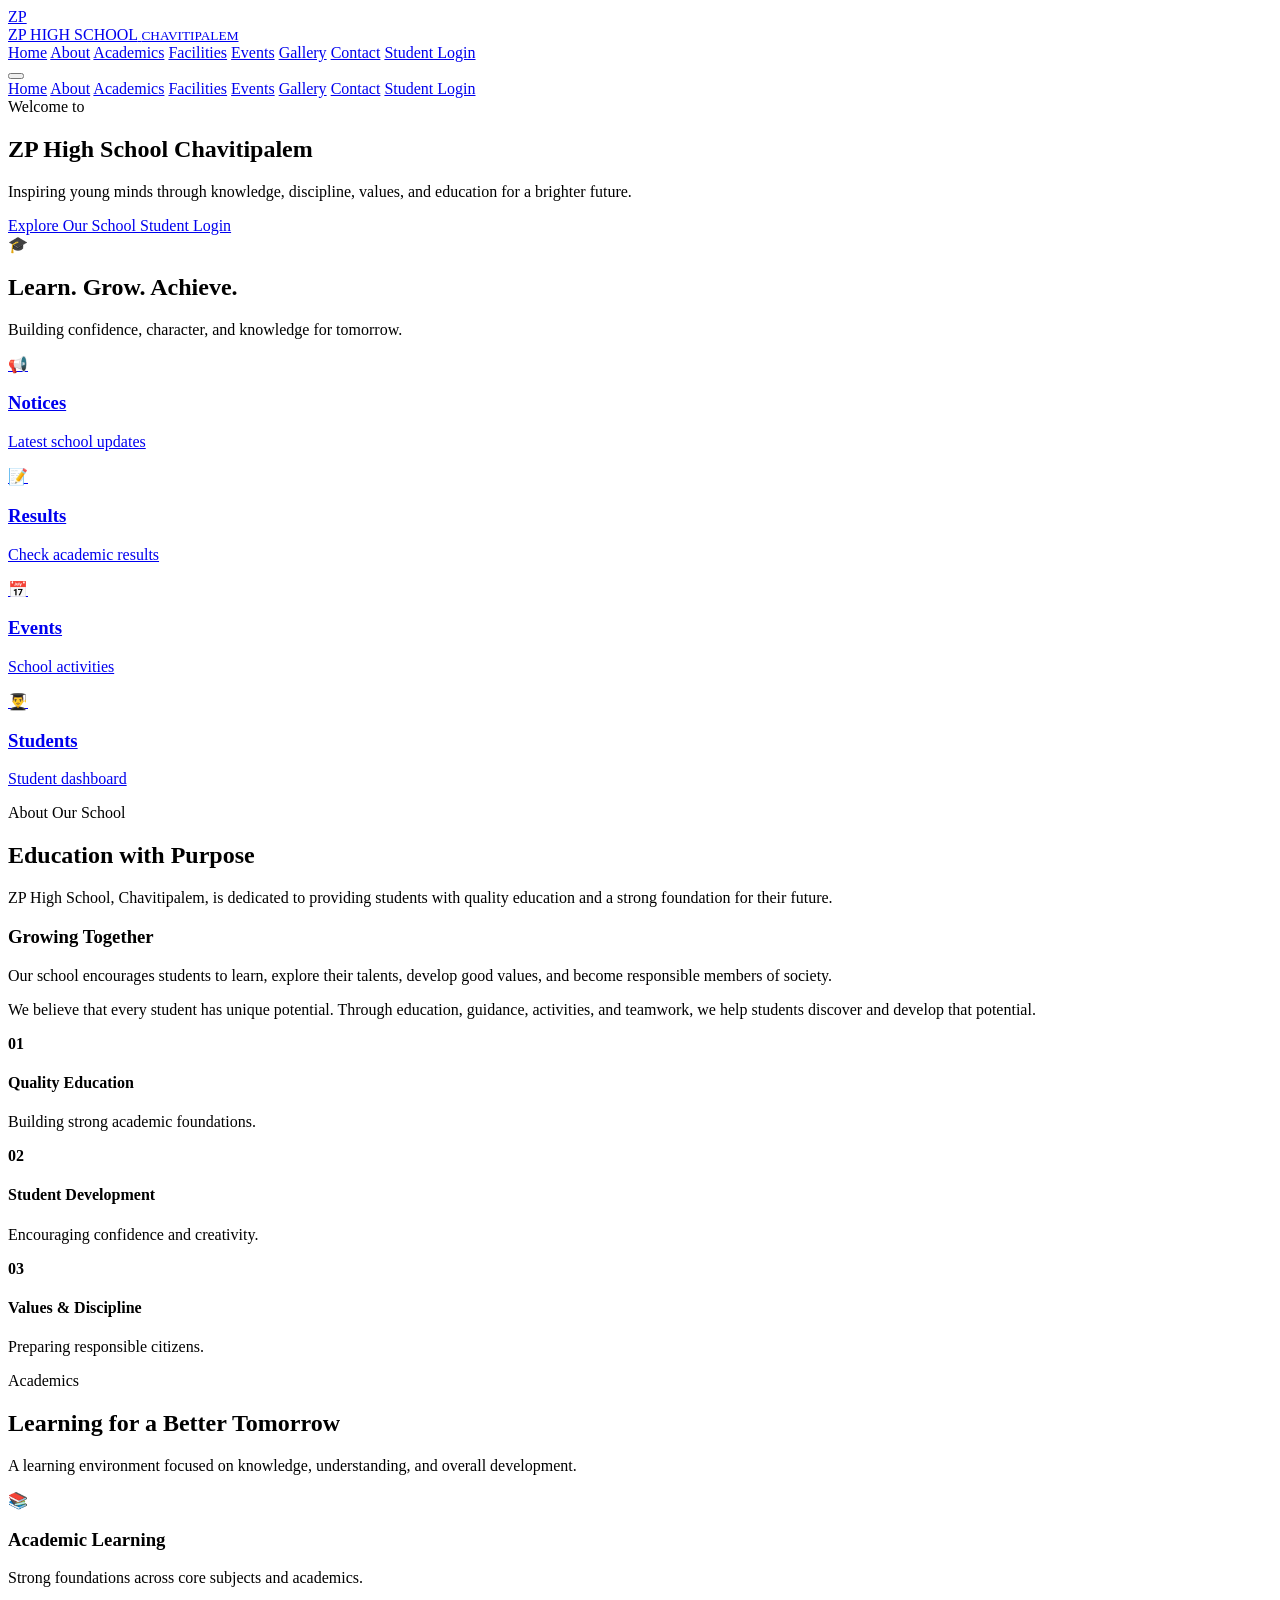
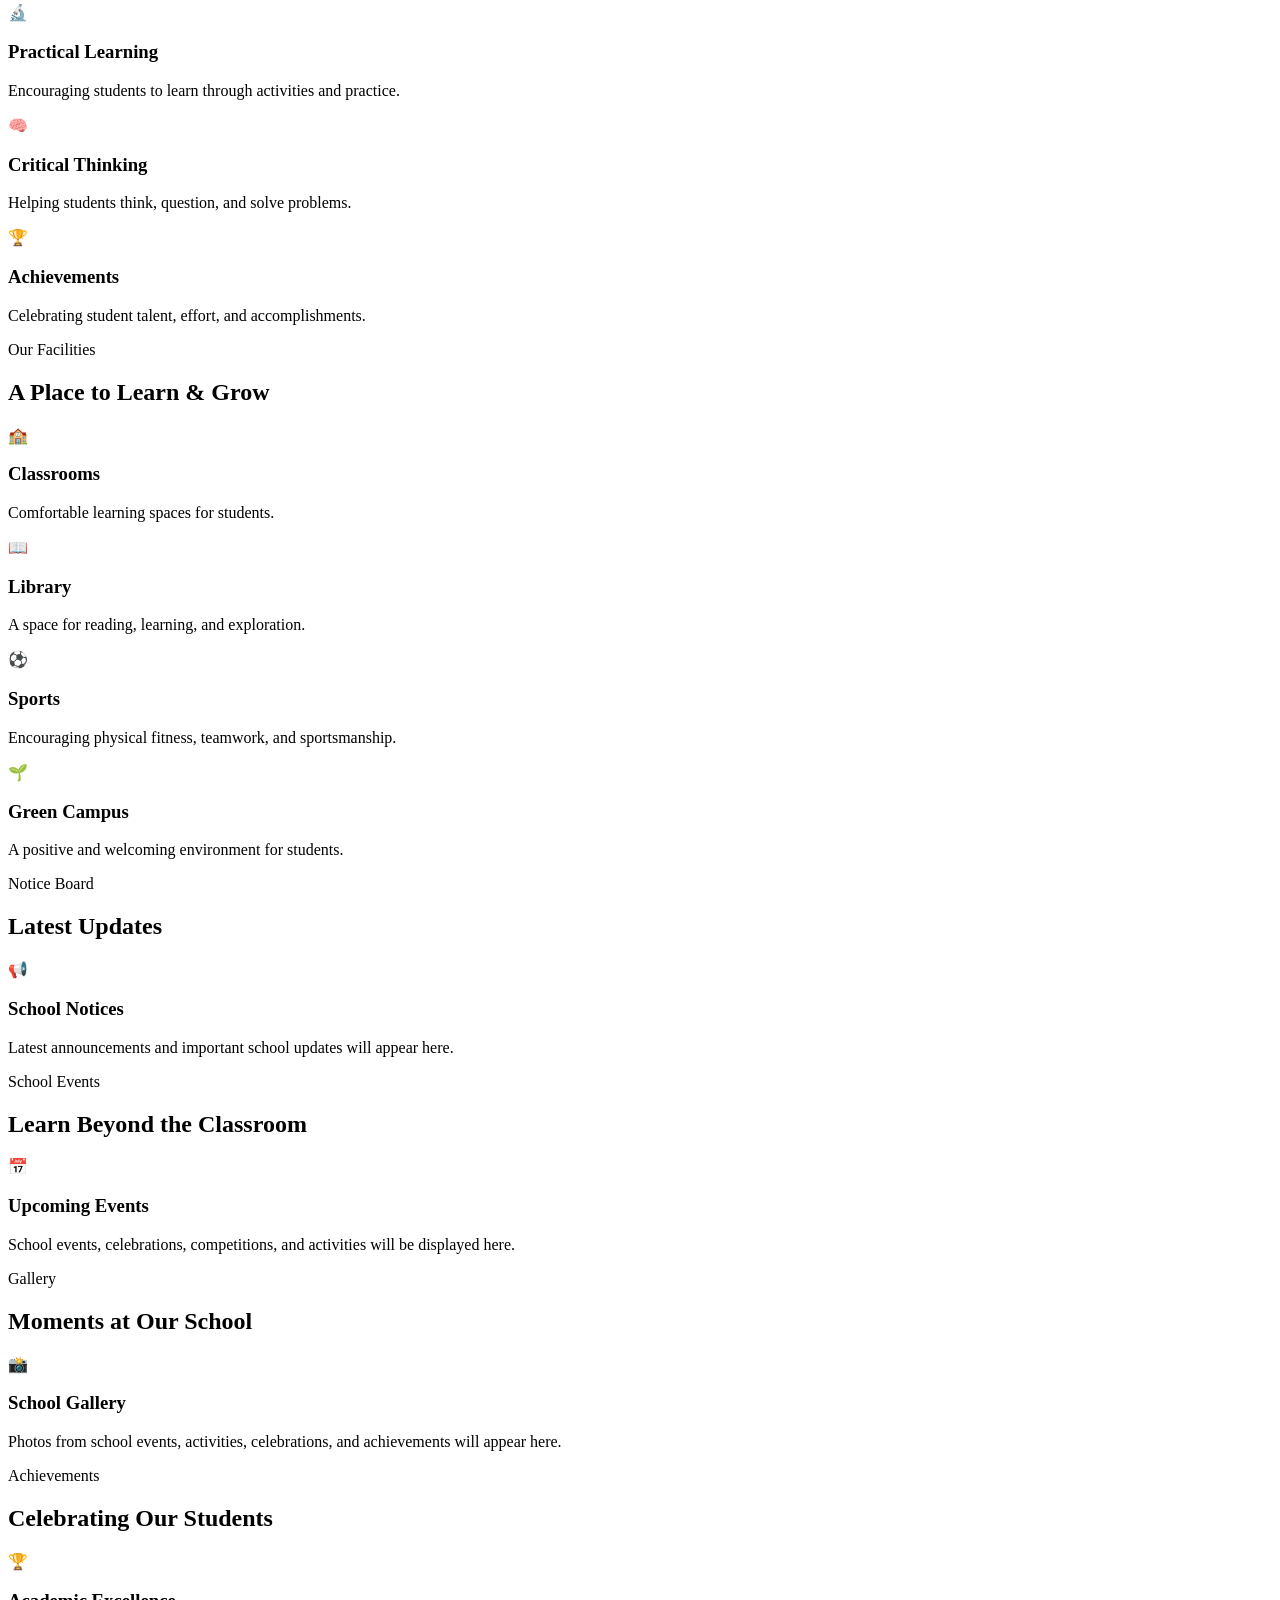
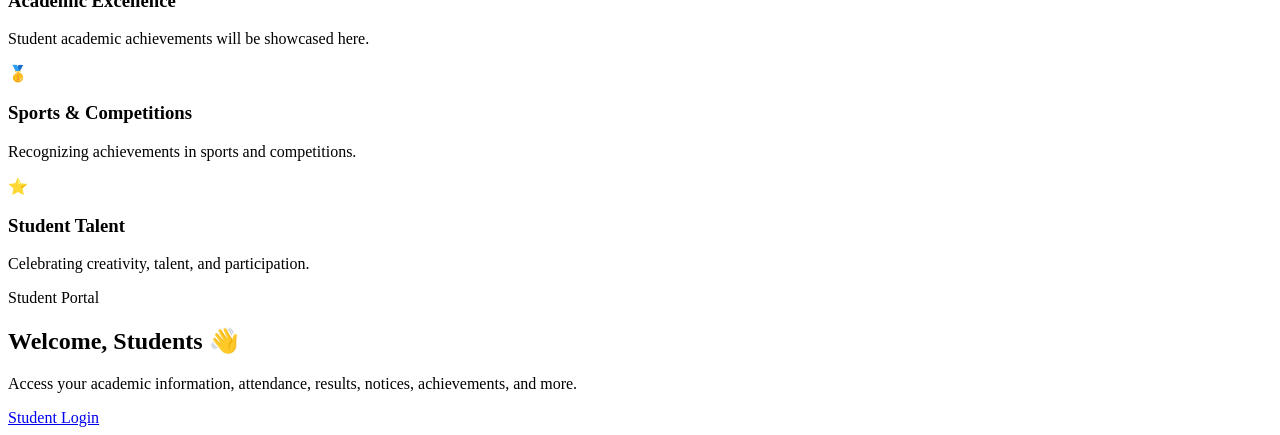
==== index.html @ 7a6b9c37 "Create index.html" ====
<!DOCTYPE html>
<html lang="en">
<head>
    <meta charset="UTF-8">

    <meta name="viewport"
          content="width=device-width, initial-scale=1.0">

    <meta name="description"
          content="ZP High School Chavitipalem - Official School Website">

    <meta name="theme-color"
          content="#eaf4ff">

    <title>ZP High School | Chavitipalem</title>

    <link rel="stylesheet" href="style.css">
</head>

<body>

    <!-- =========================
         HEADER
    ========================== -->

    <header class="site-header">

        <div class="container header-inner">

            <!-- School Logo -->
            <a href="index.html" class="school-brand">

                <div class="school-logo">
                    ZP
                </div>

                <div class="school-name">
                    <span>ZP HIGH SCHOOL</span>
                    <small>CHAVITIPALEM</small>
                </div>

            </a>


            <!-- Desktop Navigation -->
            <nav class="desktop-nav">

                <a href="#home" class="active">Home</a>

                <a href="#about">About</a>

                <a href="#academics">Academics</a>

                <a href="#facilities">Facilities</a>

                <a href="#events">Events</a>

                <a href="#gallery">Gallery</a>

                <a href="#contact">Contact</a>

                <a href="#student-login"
                   class="nav-login">
                    Student Login
                </a>

            </nav>


            <!-- Mobile Menu Button -->
            <button class="menu-button"
                    id="menuButton"
                    aria-label="Open navigation menu">

                <span></span>
                <span></span>
                <span></span>

            </button>

        </div>


        <!-- Mobile Navigation -->
        <nav class="mobile-nav" id="mobileNav">

            <a href="#home">Home</a>

            <a href="#about">About</a>

            <a href="#academics">Academics</a>

            <a href="#facilities">Facilities</a>

            <a href="#events">Events</a>

            <a href="#gallery">Gallery</a>

            <a href="#contact">Contact</a>

            <a href="#student-login"
               class="mobile-login">
                Student Login
            </a>

        </nav>

    </header>


    <!-- =========================
         HERO SECTION
    ========================== -->

    <main>

        <section class="hero" id="home">

            <div class="container hero-content">

                <div class="hero-text">

                    <span class="hero-label">
                        Welcome to
                    </span>

                    <h1>
                        ZP High School
                        <span>Chavitipalem</span>
                    </h1>

                    <p>
                        Inspiring young minds through
                        knowledge, discipline, values,
                        and education for a brighter future.
                    </p>


                    <div class="hero-buttons">

                        <a href="#about"
                           class="button primary-button">
                            Explore Our School
                        </a>

                        <a href="#student-login"
                           class="button secondary-button">
                            Student Login
                        </a>

                    </div>

                </div>


                <div class="hero-card">

                    <div class="hero-card-icon">
                        🎓
                    </div>

                    <h2>
                        Learn. Grow. Achieve.
                    </h2>

                    <p>
                        Building confidence, character,
                        and knowledge for tomorrow.
                    </p>

                </div>

            </div>

        </section>


        <!-- =========================
             QUICK ACCESS
        ========================== -->

        <section class="quick-access">

            <div class="container">

                <div class="quick-grid">

                    <a href="#notices"
                       class="quick-card">

                        <div class="quick-icon">
                            📢
                        </div>

                        <div>
                            <h3>Notices</h3>
                            <p>Latest school updates</p>
                        </div>

                    </a>


                    <a href="#results"
                       class="quick-card">

                        <div class="quick-icon">
                            📝
                        </div>

                        <div>
                            <h3>Results</h3>
                            <p>Check academic results</p>
                        </div>

                    </a>


                    <a href="#events"
                       class="quick-card">

                        <div class="quick-icon">
                            📅
                        </div>

                        <div>
                            <h3>Events</h3>
                            <p>School activities</p>
                        </div>

                    </a>


                    <a href="#student-login"
                       class="quick-card">

                        <div class="quick-icon">
                            👨‍🎓
                        </div>

                        <div>
                            <h3>Students</h3>
                            <p>Student dashboard</p>
                        </div>

                    </a>

                </div>

            </div>

        </section>


        <!-- =========================
             ABOUT SECTION
        ========================== -->

        <section class="section about-section"
                 id="about">

            <div class="container">

                <div class="section-heading">

                    <span>About Our School</span>

                    <h2>
                        Education with Purpose
                    </h2>

                    <p>
                        ZP High School, Chavitipalem,
                        is dedicated to providing students
                        with quality education and a strong
                        foundation for their future.
                    </p>

                </div>


                <div class="about-grid">

                    <div class="about-content">

                        <h3>
                            Growing Together
                        </h3>

                        <p>
                            Our school encourages students
                            to learn, explore their talents,
                            develop good values, and become
                            responsible members of society.
                        </p>

                        <p>
                            We believe that every student has
                            unique potential. Through education,
                            guidance, activities, and teamwork,
                            we help students discover and develop
                            that potential.
                        </p>

                    </div>


                    <div class="about-highlight">

                        <div class="highlight-item">

                            <strong>01</strong>

                            <div>
                                <h4>Quality Education</h4>
                                <p>
                                    Building strong academic
                                    foundations.
                                </p>
                            </div>

                        </div>


                        <div class="highlight-item">

                            <strong>02</strong>

                            <div>
                                <h4>Student Development</h4>
                                <p>
                                    Encouraging confidence
                                    and creativity.
                                </p>
                            </div>

                        </div>


                        <div class="highlight-item">

                            <strong>03</strong>

                            <div>
                                <h4>Values & Discipline</h4>
                                <p>
                                    Preparing responsible
                                    citizens.
                                </p>
                            </div>

                        </div>

                    </div>

                </div>

            </div>

        </section>


        <!-- =========================
             ACADEMICS
        ========================== -->

        <section class="section academics-section"
                 id="academics">

            <div class="container">

                <div class="section-heading">

                    <span>Academics</span>

                    <h2>
                        Learning for a Better Tomorrow
                    </h2>

                    <p>
                        A learning environment focused on
                        knowledge, understanding, and
                        overall development.
                    </p>

                </div>


                <div class="feature-grid">

                    <article class="feature-card">

                        <div class="feature-icon">
                            📚
                        </div>

                        <h3>
                            Academic Learning
                        </h3>

                        <p>
                            Strong foundations across
                            core subjects and academics.
                        </p>

                    </article>


                    <article class="feature-card">

                        <div class="feature-icon">
                            🔬
                        </div>

                        <h3>
                            Practical Learning
                        </h3>

                        <p>
                            Encouraging students to learn
                            through activities and practice.
                        </p>

                    </article>


                    <article class="feature-card">

                        <div class="feature-icon">
                            🧠
                        </div>

                        <h3>
                            Critical Thinking
                        </h3>

                        <p>
                            Helping students think,
                            question, and solve problems.
                        </p>

                    </article>


                    <article class="feature-card">

                        <div class="feature-icon">
                            🏆
                        </div>

                        <h3>
                            Achievements
                        </h3>

                        <p>
                            Celebrating student talent,
                            effort, and accomplishments.
                        </p>

                    </article>

                </div>

            </div>

        </section>


        <!-- =========================
             FACILITIES
        ========================== -->

        <section class="section"
                 id="facilities">

            <div class="container">

                <div class="section-heading">

                    <span>Our Facilities</span>

                    <h2>
                        A Place to Learn & Grow
                    </h2>

                </div>


                <div class="feature-grid">

                    <article class="feature-card">

                        <div class="feature-icon">
                            🏫
                        </div>

                        <h3>
                            Classrooms
                        </h3>

                        <p>
                            Comfortable learning spaces
                            for students.
                        </p>

                    </article>


                    <article class="feature-card">

                        <div class="feature-icon">
                            📖
                        </div>

                        <h3>
                            Library
                        </h3>

                        <p>
                            A space for reading,
                            learning, and exploration.
                        </p>

                    </article>


                    <article class="feature-card">

                        <div class="feature-icon">
                            ⚽
                        </div>

                        <h3>
                            Sports
                        </h3>

                        <p>
                            Encouraging physical fitness,
                            teamwork, and sportsmanship.
                        </p>

                    </article>


                    <article class="feature-card">

                        <div class="feature-icon">
                            🌱
                        </div>

                        <h3>
                            Green Campus
                        </h3>

                        <p>
                            A positive and welcoming
                            environment for students.
                        </p>

                    </article>

                </div>

            </div>

        </section>


        <!-- =========================
             NOTICES
        ========================== -->

        <section class="section notices-section"
                 id="notices">

            <div class="container">

                <div class="section-heading">

                    <span>Notice Board</span>

                    <h2>
                        Latest Updates
                    </h2>

                </div>


                <div class="notice-empty">

                    <div class="notice-icon">
                        📢
                    </div>

                    <h3>
                        School Notices
                    </h3>

                    <p>
                        Latest announcements and important
                        school updates will appear here.
                    </p>

                </div>

            </div>

        </section>


        <!-- =========================
             EVENTS
        ========================== -->

        <section class="section"
                 id="events">

            <div class="container">

                <div class="section-heading">

                    <span>School Events</span>

                    <h2>
                        Learn Beyond the Classroom
                    </h2>

                </div>


                <div class="event-placeholder">

                    <div class="event-icon">
                        📅
                    </div>

                    <h3>
                        Upcoming Events
                    </h3>

                    <p>
                        School events, celebrations,
                        competitions, and activities
                        will be displayed here.
                    </p>

                </div>

            </div>

        </section>


        <!-- =========================
             GALLERY
        ========================== -->

        <section class="section gallery-section"
                 id="gallery">

            <div class="container">

                <div class="section-heading">

                    <span>Gallery</span>

                    <h2>
                        Moments at Our School
                    </h2>

                </div>


                <div class="gallery-placeholder">

                    <div class="gallery-icon">
                        📸
                    </div>

                    <h3>
                        School Gallery
                    </h3>

                    <p>
                        Photos from school events,
                        activities, celebrations,
                        and achievements will appear here.
                    </p>

                </div>

            </div>

        </section>


        <!-- =========================
             ACHIEVEMENTS
        ========================== -->

        <section class="section"
                 id="achievements">

            <div class="container">

                <div class="section-heading">

                    <span>Achievements</span>

                    <h2>
                        Celebrating Our Students
                    </h2>

                </div>


                <div class="achievement-grid">

                    <div class="achievement-card">

                        <div class="achievement-icon">
                            🏆
                        </div>

                        <h3>
                            Academic Excellence
                        </h3>

                        <p>
                            Student academic achievements
                            will be showcased here.
                        </p>

                    </div>


                    <div class="achievement-card">

                        <div class="achievement-icon">
                            🥇
                        </div>

                        <h3>
                            Sports & Competitions
                        </h3>

                        <p>
                            Recognizing achievements in
                            sports and competitions.
                        </p>

                    </div>


                    <div class="achievement-card">

                        <div class="achievement-icon">
                            ⭐
                        </div>

                        <h3>
                            Student Talent
                        </h3>

                        <p>
                            Celebrating creativity,
                            talent, and participation.
                        </p>

                    </div>

                </div>

            </div>

        </section>


        <!-- =========================
             STUDENT LOGIN
        ========================== -->

        <section class="section login-section"
                 id="student-login">

            <div class="container">

                <div class="login-card">

                    <div class="login-content">

                        <span>
                            Student Portal
                        </span>

                        <h2>
                            Welcome, Students 👋
                        </h2>

                        <p>
                            Access your academic information,
                            attendance, results, notices,
                            achievements, and more.
                        </p>

                    </div>


                    <a href="student-login.html"
                       class="button primary-button">

                        Student Login

                    </a>

                </div>

            </div>

        </section>


        <!-- =========================
             CONTACT
        ========================== -->

        <section class="section contact-section"
                 id="contact">

            <div class="container">

                <div class="sectio
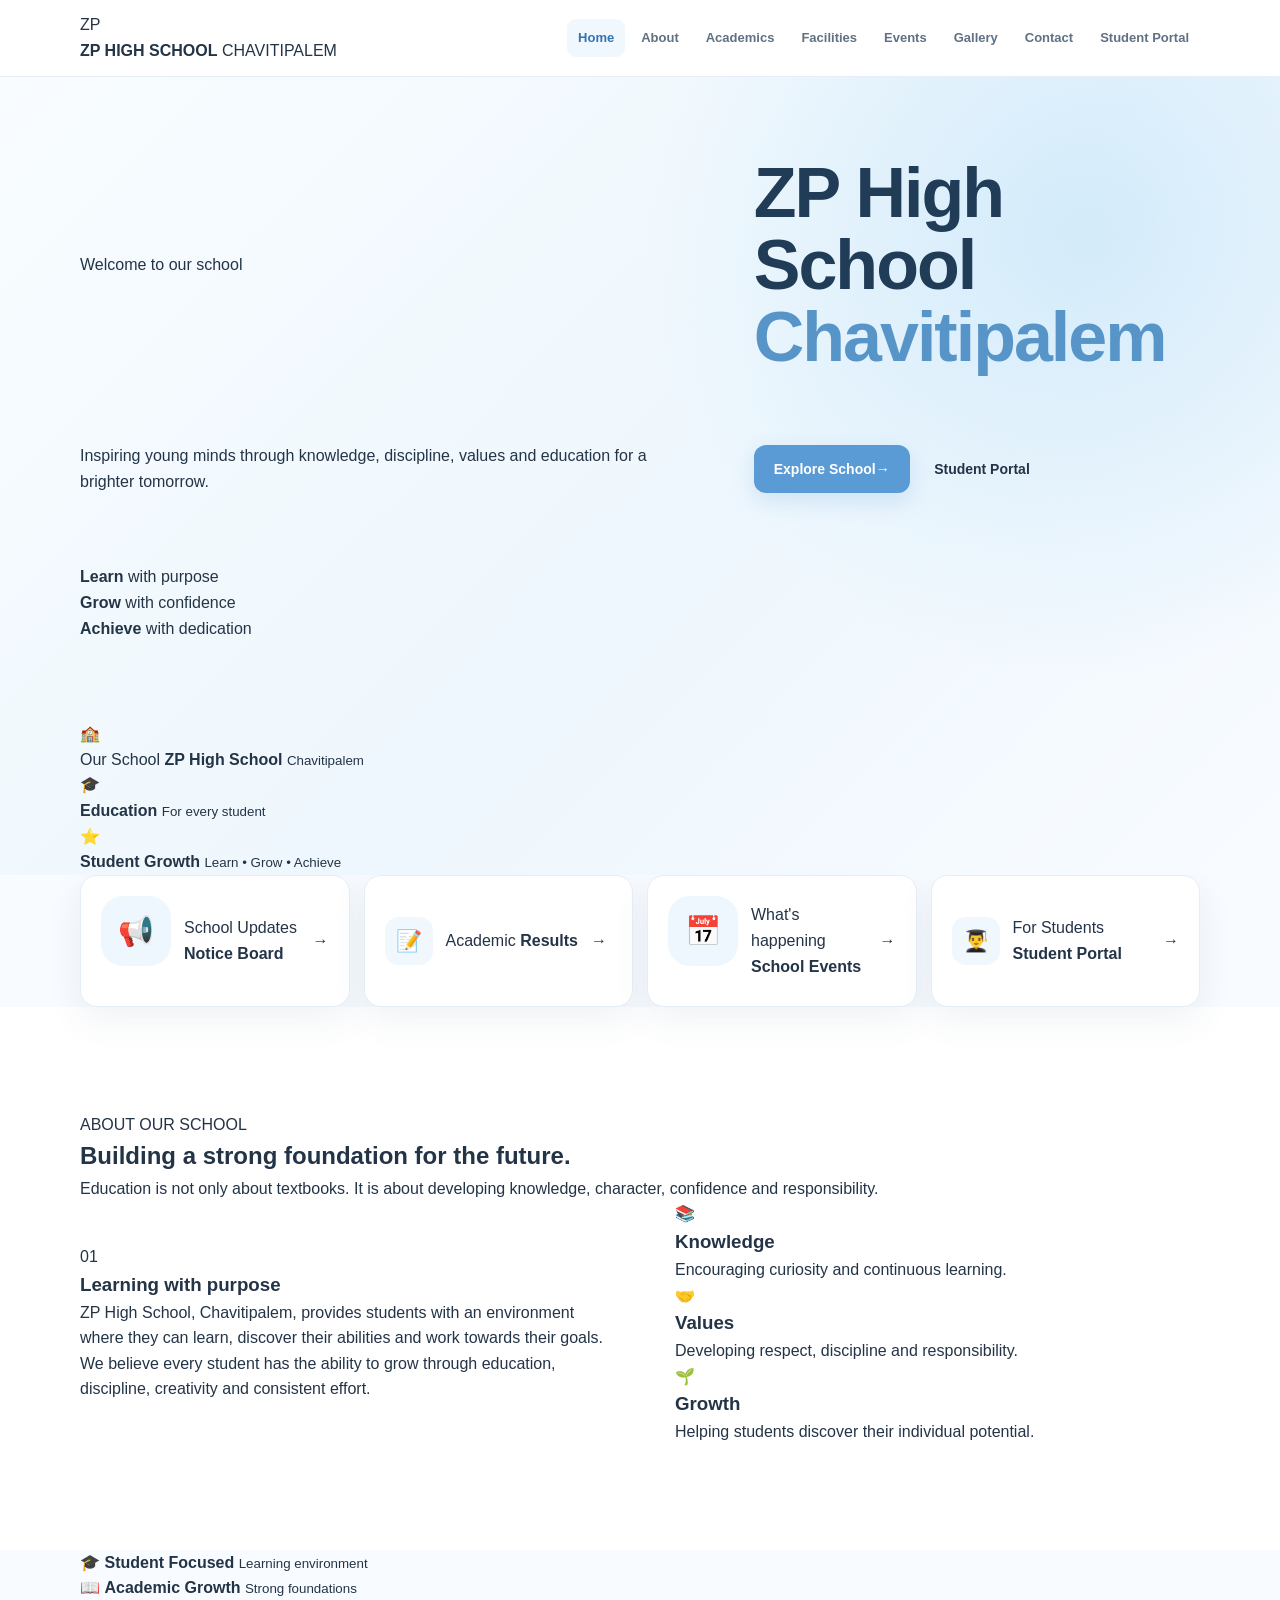
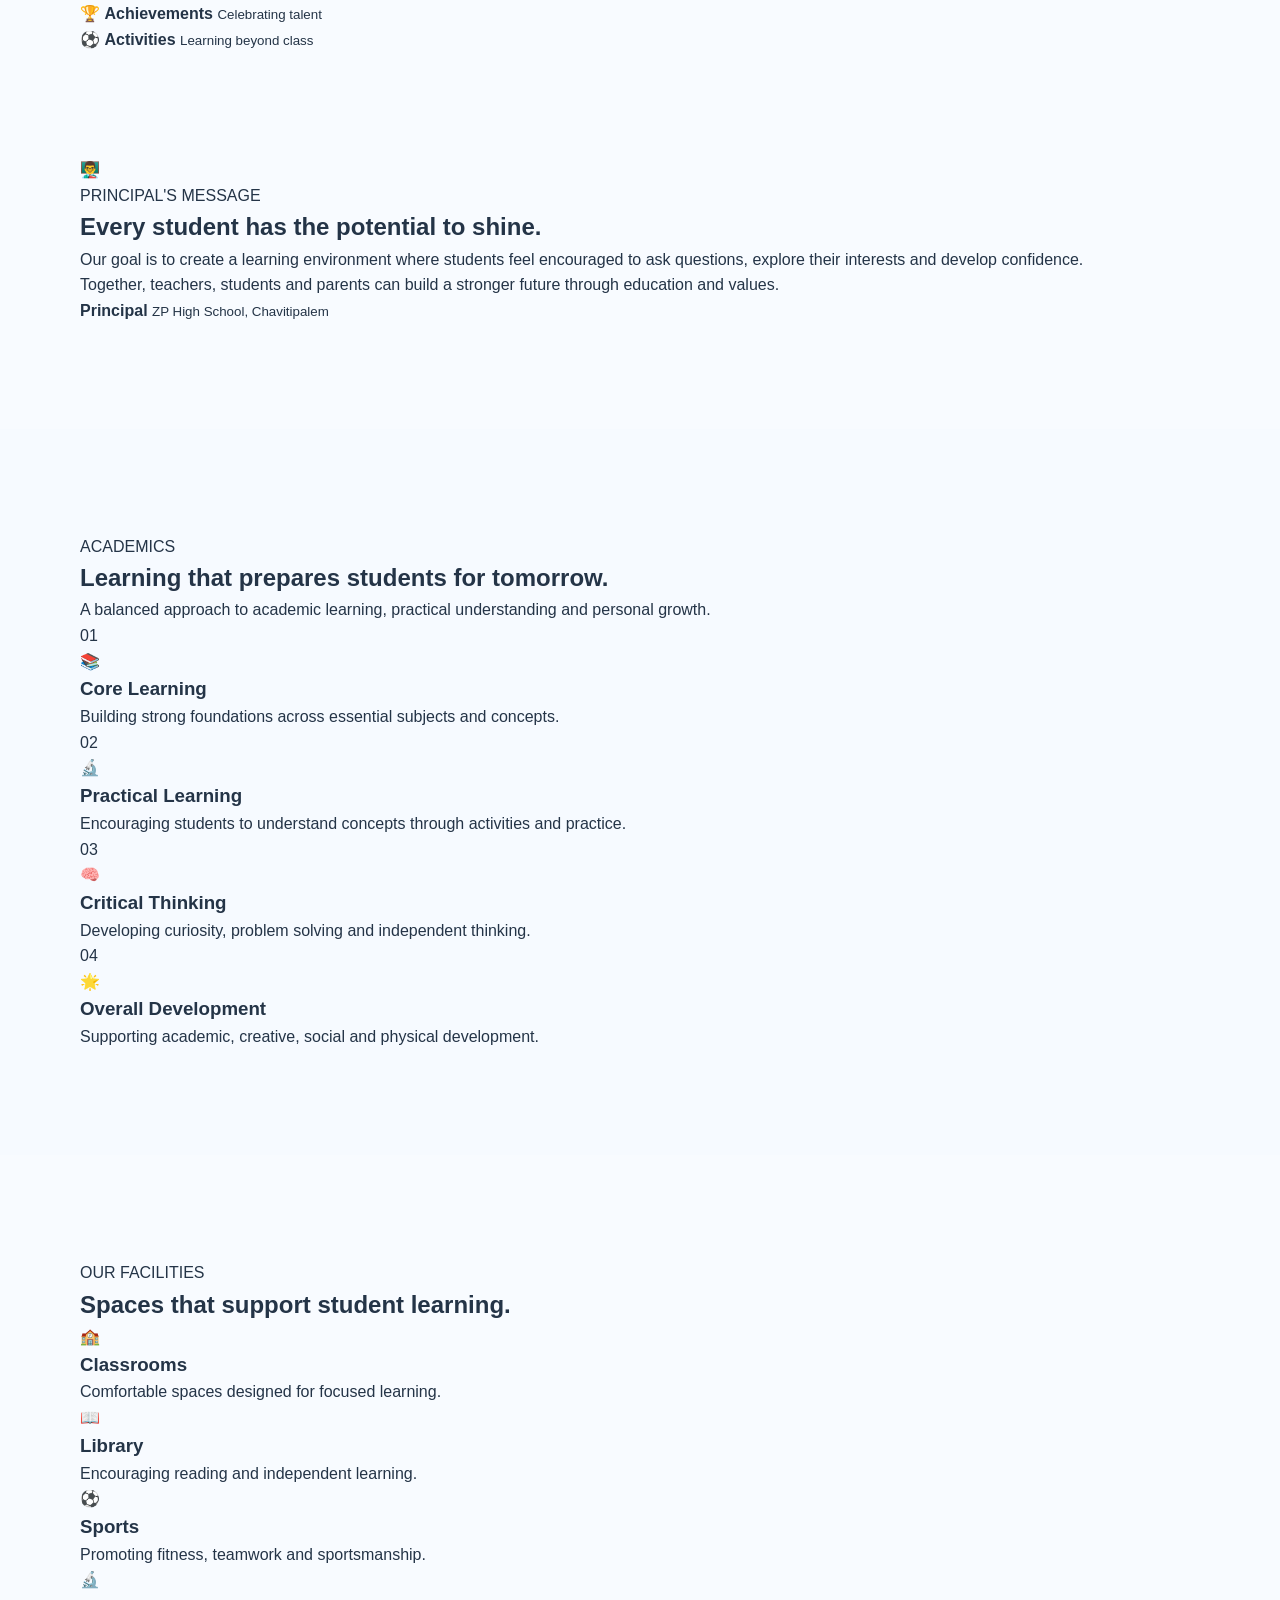
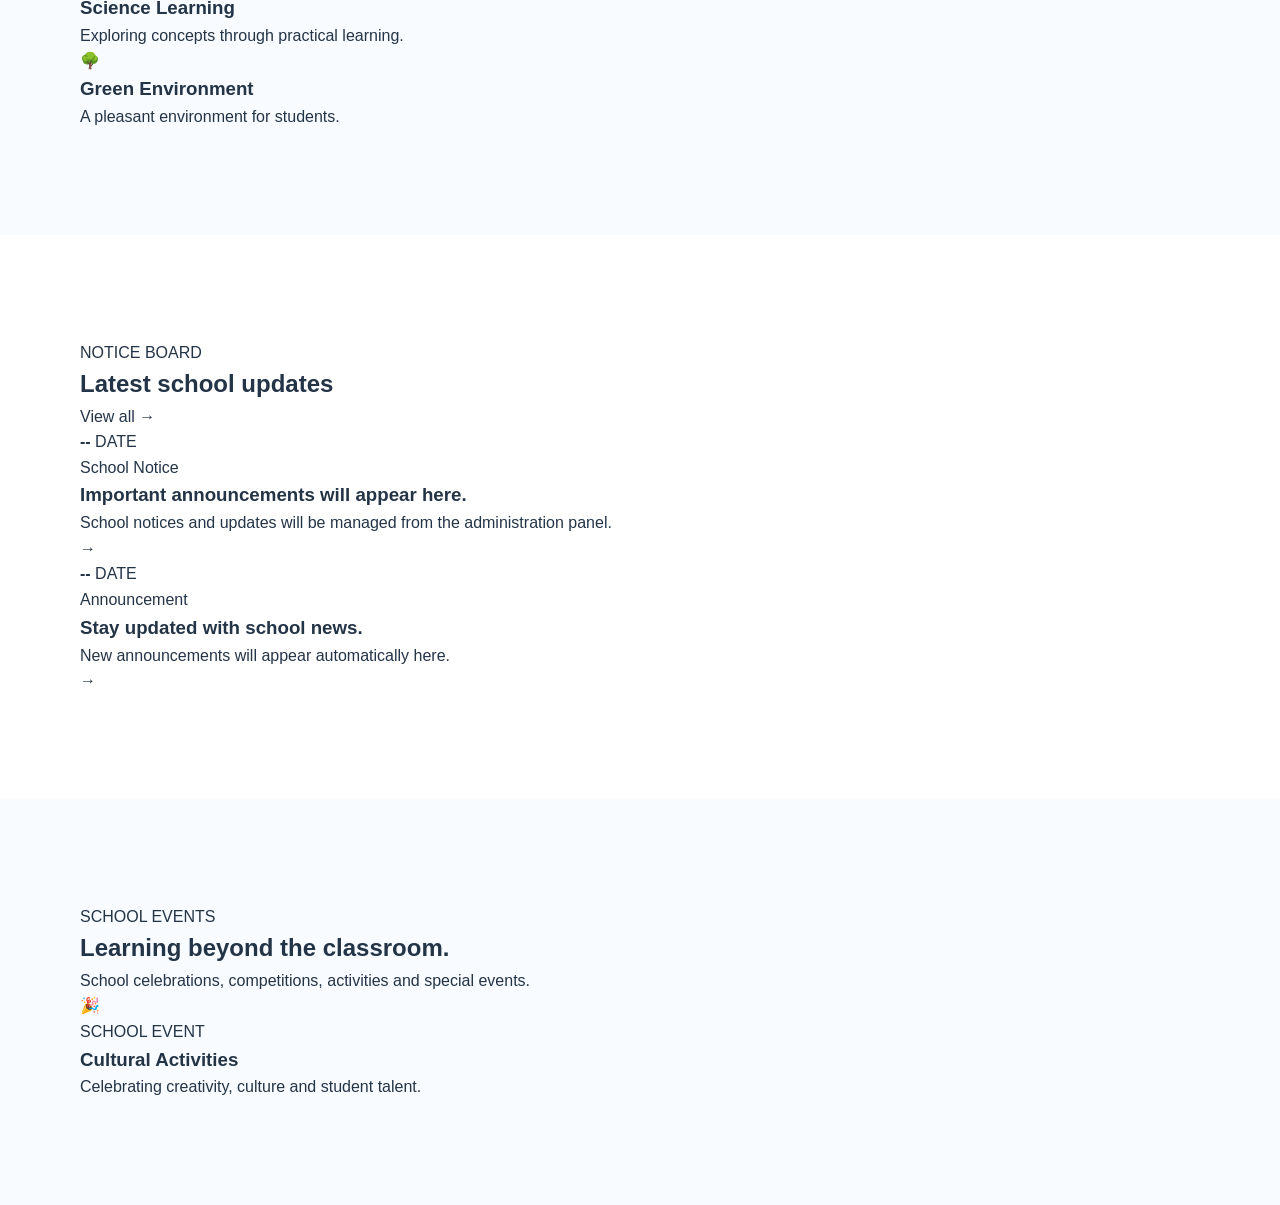
==== commit fd857fd7: "Update index.html" ====
--- a/index.html
+++ b/index.html
@@ -7,10 +7,10 @@
           content="width=device-width, initial-scale=1.0">
 
     <meta name="description"
-          content="ZP High School Chavitipalem - Official School Website">
+          content="ZP High School Chavitipalem - Education, Students, Events, Notices and School Information">
 
     <meta name="theme-color"
-          content="#eaf4ff">
+          content="#f5faff">
 
     <title>ZP High School | Chavitipalem</title>
 
@@ -19,813 +19,887 @@
 
 <body>
 
-    <!-- =========================
-         HEADER
-    ========================== -->
-
-    <header class="site-header">
-
-        <div class="container header-inner">
-
-            <!-- School Logo -->
-            <a href="index.html" class="school-brand">
-
-                <div class="school-logo">
-                    ZP
-                </div>
-
-                <div class="school-name">
-                    <span>ZP HIGH SCHOOL</span>
-                    <small>CHAVITIPALEM</small>
-                </div>
-
+<!-- ==================================================
+     HEADER
+================================================== -->
+
+<header class="site-header">
+
+    <div class="container header-inner">
+
+        <a href="#home" class="brand">
+
+            <div class="brand-logo">
+                ZP
+            </div>
+
+            <div class="brand-text">
+                <strong>ZP HIGH SCHOOL</strong>
+                <span>CHAVITIPALEM</span>
+            </div>
+
+        </a>
+
+
+        <nav class="desktop-nav">
+
+            <a href="#home" class="active">Home</a>
+            <a href="#about">About</a>
+            <a href="#academics">Academics</a>
+            <a href="#facilities">Facilities</a>
+            <a href="#events">Events</a>
+            <a href="#gallery">Gallery</a>
+            <a href="#contact">Contact</a>
+
+            <a href="#student-login" class="login-nav">
+                Student Portal
             </a>
 
-
-            <!-- Desktop Navigation -->
-            <nav class="desktop-nav">
-
-                <a href="#home" class="active">Home</a>
-
-                <a href="#about">About</a>
-
-                <a href="#academics">Academics</a>
-
-                <a href="#facilities">Facilities</a>
-
-                <a href="#events">Events</a>
-
-                <a href="#gallery">Gallery</a>
-
-                <a href="#contact">Contact</a>
+        </nav>
+
+
+        <button
+            class="menu-button"
+            id="menuButton"
+            aria-label="Open menu">
+
+            <span></span>
+            <span></span>
+            <span></span>
+
+        </button>
+
+    </div>
+
+
+    <nav class="mobile-nav" id="mobileNav">
+
+        <a href="#home">Home</a>
+        <a href="#about">About</a>
+        <a href="#academics">Academics</a>
+        <a href="#facilities">Facilities</a>
+        <a href="#events">Events</a>
+        <a href="#gallery">Gallery</a>
+        <a href="#contact">Contact</a>
+
+        <a href="#student-login" class="mobile-login">
+            🎓 Student Portal
+        </a>
+
+    </nav>
+
+</header>
+
+
+<!-- ==================================================
+     MAIN
+================================================== -->
+
+<main>
+
+
+<!-- ==================================================
+     HERO
+================================================== -->
+
+<section class="hero" id="home">
+
+    <div class="hero-decoration decoration-one"></div>
+    <div class="hero-decoration decoration-two"></div>
+
+    <div class="container hero-grid">
+
+        <div class="hero-content">
+
+            <div class="welcome-badge">
+                Welcome to our school
+            </div>
+
+            <h1>
+                ZP High School
+                <span>Chavitipalem</span>
+            </h1>
+
+            <p class="hero-description">
+                Inspiring young minds through knowledge,
+                discipline, values and education for a
+                brighter tomorrow.
+            </p>
+
+
+            <div class="hero-actions">
+
+                <a href="#about" class="button primary-button">
+                    Explore School
+                    <span>→</span>
+                </a>
 
                 <a href="#student-login"
-                   class="nav-login">
-                    Student Login
+                   class="button light-button">
+                    Student Portal
                 </a>
 
-            </nav>
-
-
-            <!-- Mobile Menu Button -->
-            <button class="menu-button"
-                    id="menuButton"
-                    aria-label="Open navigation menu">
-
-                <span></span>
-                <span></span>
-                <span></span>
-
-            </button>
-
-        </div>
-
-
-        <!-- Mobile Navigation -->
-        <nav class="mobile-nav" id="mobileNav">
-
-            <a href="#home">Home</a>
-
-            <a href="#about">About</a>
-
-            <a href="#academics">Academics</a>
-
-            <a href="#facilities">Facilities</a>
-
-            <a href="#events">Events</a>
-
-            <a href="#gallery">Gallery</a>
-
-            <a href="#contact">Contact</a>
-
-            <a href="#student-login"
-               class="mobile-login">
-                Student Login
+            </div>
+
+
+            <div class="hero-mini-info">
+
+                <div>
+                    <strong>Learn</strong>
+                    <span>with purpose</span>
+                </div>
+
+                <div>
+                    <strong>Grow</strong>
+                    <span>with confidence</span>
+                </div>
+
+                <div>
+                    <strong>Achieve</strong>
+                    <span>with dedication</span>
+                </div>
+
+            </div>
+
+        </div>
+
+
+        <div class="hero-visual">
+
+            <div class="hero-image-card">
+
+                <div class="school-photo-placeholder">
+
+                    <div class="school-photo-icon">
+                        🏫
+                    </div>
+
+                    <span>Our School</span>
+
+                    <strong>
+                        ZP High School
+                    </strong>
+
+                    <small>
+                        Chavitipalem
+                    </small>
+
+                </div>
+
+            </div>
+
+
+            <div class="floating-card floating-card-top">
+
+                <span class="floating-icon">
+                    🎓
+                </span>
+
+                <div>
+                    <strong>Education</strong>
+                    <small>For every student</small>
+                </div>
+
+            </div>
+
+
+            <div class="floating-card floating-card-bottom">
+
+                <span class="floating-icon">
+                    ⭐
+                </span>
+
+                <div>
+                    <strong>Student Growth</strong>
+                    <small>Learn • Grow • Achieve</small>
+                </div>
+
+            </div>
+
+        </div>
+
+    </div>
+
+</section>
+
+
+<!-- ==================================================
+     QUICK ACCESS
+================================================== -->
+
+<section class="quick-section">
+
+    <div class="container">
+
+        <div class="quick-grid">
+
+
+            <a href="#notices" class="quick-card">
+
+                <div class="quick-icon notice-icon">
+                    📢
+                </div>
+
+                <div>
+                    <span>School Updates</span>
+                    <strong>Notice Board</strong>
+                </div>
+
+                <b>→</b>
+
             </a>
 
-        </nav>
-
-    </header>
-
-
-    <!-- =========================
-         HERO SECTION
-    ========================== -->
-
-    <main>
-
-        <section class="hero" id="home">
-
-            <div class="container hero-content">
-
-                <div class="hero-text">
-
-                    <span class="hero-label">
-                        Welcome to
+
+            <a href="#results" class="quick-card">
+
+                <div class="quick-icon result-icon">
+                    📝
+                </div>
+
+                <div>
+                    <span>Academic</span>
+                    <strong>Results</strong>
+                </div>
+
+                <b>→</b>
+
+            </a>
+
+
+            <a href="#events" class="quick-card">
+
+                <div class="quick-icon event-icon">
+                    📅
+                </div>
+
+                <div>
+                    <span>What's happening</span>
+                    <strong>School Events</strong>
+                </div>
+
+                <b>→</b>
+
+            </a>
+
+
+            <a href="#student-login" class="quick-card">
+
+                <div class="quick-icon student-icon">
+                    👨‍🎓
+                </div>
+
+                <div>
+                    <span>For Students</span>
+                    <strong>Student Portal</strong>
+                </div>
+
+                <b>→</b>
+
+            </a>
+
+        </div>
+
+    </div>
+
+</section>
+
+
+<!-- ==================================================
+     ABOUT
+================================================== -->
+
+<section class="section about-section" id="about">
+
+    <div class="container">
+
+        <div class="section-title">
+
+            <span>ABOUT OUR SCHOOL</span>
+
+            <h2>
+                Building a strong foundation
+                for the future.
+            </h2>
+
+            <p>
+                Education is not only about textbooks.
+                It is about developing knowledge,
+                character, confidence and responsibility.
+            </p>
+
+        </div>
+
+
+        <div class="about-grid">
+
+            <div class="about-main-card">
+
+                <div class="about-number">
+                    01
+                </div>
+
+                <h3>
+                    Learning with purpose
+                </h3>
+
+                <p>
+                    ZP High School, Chavitipalem,
+                    provides students with an environment
+                    where they can learn, discover their
+                    abilities and work towards their goals.
+                </p>
+
+                <p>
+                    We believe every student has the ability
+                    to grow through education, discipline,
+                    creativity and consistent effort.
+                </p>
+
+            </div>
+
+
+            <div class="values-list">
+
+                <div class="value-item">
+
+                    <div class="value-icon">
+                        📚
+                    </div>
+
+                    <div>
+                        <h3>Knowledge</h3>
+                        <p>
+                            Encouraging curiosity and
+                            continuous learning.
+                        </p>
+                    </div>
+
+                </div>
+
+
+                <div class="value-item">
+
+                    <div class="value-icon">
+                        🤝
+                    </div>
+
+                    <div>
+                        <h3>Values</h3>
+                        <p>
+                            Developing respect,
+                            discipline and responsibility.
+                        </p>
+                    </div>
+
+                </div>
+
+
+                <div class="value-item">
+
+                    <div class="value-icon">
+                        🌱
+                    </div>
+
+                    <div>
+                        <h3>Growth</h3>
+                        <p>
+                            Helping students discover
+                            their individual potential.
+                        </p>
+                    </div>
+
+                </div>
+
+            </div>
+
+        </div>
+
+    </div>
+
+</section>
+
+
+<!-- ==================================================
+     SCHOOL HIGHLIGHTS
+================================================== -->
+
+<section class="highlights-section">
+
+    <div class="container">
+
+        <div class="highlight-grid">
+
+            <div class="highlight-card">
+                <span>🎓</span>
+                <strong>Student Focused</strong>
+                <small>Learning environment</small>
+            </div>
+
+            <div class="highlight-card">
+                <span>📖</span>
+                <strong>Academic Growth</strong>
+                <small>Strong foundations</small>
+            </div>
+
+            <div class="highlight-card">
+                <span>🏆</span>
+                <strong>Achievements</strong>
+                <small>Celebrating talent</small>
+            </div>
+
+            <div class="highlight-card">
+                <span>⚽</span>
+                <strong>Activities</strong>
+                <small>Learning beyond class</small>
+            </div>
+
+        </div>
+
+    </div>
+
+</section>
+
+
+<!-- ==================================================
+     PRINCIPAL MESSAGE
+================================================== -->
+
+<section class="section principal-section">
+
+    <div class="container">
+
+        <div class="principal-card">
+
+            <div class="principal-visual">
+
+                <div class="principal-photo">
+                    👨‍🏫
+                </div>
+
+            </div>
+
+
+            <div class="principal-content">
+
+                <span>PRINCIPAL'S MESSAGE</span>
+
+                <h2>
+                    Every student has
+                    the potential to shine.
+                </h2>
+
+                <p>
+                    Our goal is to create a learning
+                    environment where students feel
+                    encouraged to ask questions,
+                    explore their interests and
+                    develop confidence.
+                </p>
+
+                <p>
+                    Together, teachers, students and
+                    parents can build a stronger future
+                    through education and values.
+                </p>
+
+                <strong class="principal-sign">
+                    Principal
+                </strong>
+
+                <small>
+                    ZP High School, Chavitipalem
+                </small>
+
+            </div>
+
+        </div>
+
+    </div>
+
+</section>
+
+
+<!-- ==================================================
+     ACADEMICS
+================================================== -->
+
+<section class="section academics-section"
+         id="academics">
+
+    <div class="container">
+
+        <div class="section-title centered">
+
+            <span>ACADEMICS</span>
+
+            <h2>
+                Learning that prepares
+                students for tomorrow.
+            </h2>
+
+            <p>
+                A balanced approach to academic learning,
+                practical understanding and personal growth.
+            </p>
+
+        </div>
+
+
+        <div class="academic-grid">
+
+            <article class="academic-card">
+
+                <div class="card-number">
+                    01
+                </div>
+
+                <div class="academic-icon">
+                    📚
+                </div>
+
+                <h3>
+                    Core Learning
+                </h3>
+
+                <p>
+                    Building strong foundations across
+                    essential subjects and concepts.
+                </p>
+
+            </article>
+
+
+            <article class="academic-card">
+
+                <div class="card-number">
+                    02
+                </div>
+
+                <div class="academic-icon">
+                    🔬
+                </div>
+
+                <h3>
+                    Practical Learning
+                </h3>
+
+                <p>
+                    Encouraging students to understand
+                    concepts through activities and practice.
+                </p>
+
+            </article>
+
+
+            <article class="academic-card">
+
+                <div class="card-number">
+                    03
+                </div>
+
+                <div class="academic-icon">
+                    🧠
+                </div>
+
+                <h3>
+                    Critical Thinking
+                </h3>
+
+                <p>
+                    Developing curiosity, problem solving
+                    and independent thinking.
+                </p>
+
+            </article>
+
+
+            <article class="academic-card">
+
+                <div class="card-number">
+                    04
+                </div>
+
+                <div class="academic-icon">
+                    🌟
+                </div>
+
+                <h3>
+                    Overall Development
+                </h3>
+
+                <p>
+                    Supporting academic, creative,
+                    social and physical development.
+                </p>
+
+            </article>
+
+        </div>
+
+    </div>
+
+</section>
+
+
+<!-- ==================================================
+     FACILITIES
+================================================== -->
+
+<section class="section facilities-section"
+         id="facilities">
+
+    <div class="container">
+
+        <div class="section-title">
+
+            <span>OUR FACILITIES</span>
+
+            <h2>
+                Spaces that support
+                student learning.
+            </h2>
+
+        </div>
+
+
+        <div class="facility-grid">
+
+            <div class="facility-card large-facility">
+
+                <div>
+                    <span class="facility-icon">🏫</span>
+
+                    <h3>
+                        Classrooms
+                    </h3>
+
+                    <p>
+                        Comfortable spaces designed
+                        for focused learning.
+                    </p>
+                </div>
+
+            </div>
+
+
+            <div class="facility-card">
+
+                <span class="facility-icon">
+                    📖
+                </span>
+
+                <h3>
+                    Library
+                </h3>
+
+                <p>
+                    Encouraging reading and
+                    independent learning.
+                </p>
+
+            </div>
+
+
+            <div class="facility-card">
+
+                <span class="facility-icon">
+                    ⚽
+                </span>
+
+                <h3>
+                    Sports
+                </h3>
+
+                <p>
+                    Promoting fitness,
+                    teamwork and sportsmanship.
+                </p>
+
+            </div>
+
+
+            <div class="facility-card">
+
+                <span class="facility-icon">
+                    🔬
+                </span>
+
+                <h3>
+                    Science Learning
+                </h3>
+
+                <p>
+                    Exploring concepts through
+                    practical learning.
+                </p>
+
+            </div>
+
+
+            <div class="facility-card">
+
+                <span class="facility-icon">
+                    🌳
+                </span>
+
+                <h3>
+                    Green Environment
+                </h3>
+
+                <p>
+                    A pleasant environment
+                    for students.
+                </p>
+
+            </div>
+
+        </div>
+
+    </div>
+
+</section>
+
+
+<!-- ==================================================
+     NOTICE BOARD
+================================================== -->
+
+<section class="section notices-section"
+         id="notices">
+
+    <div class="container">
+
+        <div class="section-heading-row">
+
+            <div class="section-title left">
+
+                <span>NOTICE BOARD</span>
+
+                <h2>
+                    Latest school updates
+                </h2>
+
+            </div>
+
+            <a href="#" class="view-link">
+                View all →
+            </a>
+
+        </div>
+
+
+        <div class="notice-list">
+
+            <div class="notice-card">
+
+                <div class="notice-date">
+                    <strong>--</strong>
+                    <span>DATE</span>
+                </div>
+
+                <div class="notice-content">
+                    <span>School Notice</span>
+
+                    <h3>
+                        Important announcements
+                        will appear here.
+                    </h3>
+
+                    <p>
+                        School notices and updates
+                        will be managed from the
+                        administration panel.
+                    </p>
+                </div>
+
+                <span class="notice-arrow">
+                    →
+                </span>
+
+            </div>
+
+
+            <div class="notice-card">
+
+                <div class="notice-date">
+                    <strong>--</strong>
+                    <span>DATE</span>
+                </div>
+
+                <div class="notice-content">
+                    <span>Announcement</span>
+
+                    <h3>
+                        Stay updated with school news.
+                    </h3>
+
+                    <p>
+                        New announcements will
+                        appear automatically here.
+                    </p>
+                </div>
+
+                <span class="notice-arrow">
+                    →
+                </span>
+
+            </div>
+
+        </div>
+
+    </div>
+
+</section>
+
+
+<!-- ==================================================
+     EVENTS
+================================================== -->
+
+<section class="section events-section"
+         id="events">
+
+    <div class="container">
+
+        <div class="section-title centered">
+
+            <span>SCHOOL EVENTS</span>
+
+            <h2>
+                Learning beyond
+                the classroom.
+            </h2>
+
+            <p>
+                School celebrations, competitions,
+                activities and special events.
+            </p>
+
+        </div>
+
+
+        <div class="event-grid">
+
+            <div class="event-card">
+
+                <div class="event-image">
+                    🎉
+                </div>
+
+                <div class="event-body">
+
+                    <span class="event-tag">
+                        SCHOOL EVENT
                     </span>
 
-                    <h1>
-                        ZP High School
-                        <span>Chavitipalem</span>
-                    </h1>
+                    <h3>
+                        Cultural Activities
+                    </h3>
 
                     <p>
-                        Inspiring young minds through
-                        knowledge, discipline, values,
-                        and education for a brighter future.
+                        Celebrating creativity,
+                        culture and student talent.
                     </p>
 
-
-                    <div class="hero-buttons">
-
-                        <a href="#about"
-                           class="button primary-button">
-                            Explore Our School
-                        </a>
-
-                        <a href="#student-login"
-                           class="button secondary-button">
-                            Student Login
-                        </a>
-
-                    </div>
-
-                </div>
-
-
-                <div class="hero-card">
-
-                    <div class="hero-card-icon">
-                        🎓
-                    </div>
-
-                    <h2>
-                        Learn. Grow. Achieve.
-                    </h2>
-
-                    <p>
-                        Building confidence, character,
-                        and knowledge for tomorrow.
-                    </p>
-
-                </div>
-
-            </div>
-
-        </section>
-
-
-        <!-- =========================
-             QUICK ACCESS
-        ========================== -->
-
-        <section class="quick-access">
-
-            <div class="container">
-
-                <div class="quick-grid">
-
-                    <a href="#notices"
-                       class="quick-card">
-
-                        <div class="quick-icon">
-                            📢
-                        </div>
-
-                        <div>
-                            <h3>Notices</h3>
-                            <p>Latest school updates</p>
-                        </div>
-
-                    </a>
-
-
-                    <a href="#results"
-                       class="quick-card">
-
-                        <div class="quick-icon">
-                            📝
-                        </div>
-
-                        <div>
-                            <h3>Results</h3>
-                            <p>Check academic results</p>
-                        </div>
-
-                    </a>
-
-
-                    <a href="#events"
-                       class="quick-card">
-
-                        <div class="quick-icon">
-                            📅
-                        </div>
-
-                        <div>
-                            <h3>Events</h3>
-                            <p>School activities</p>
-                        </div>
-
-                    </a>
-
-
-                    <a href="#student-login"
-                       class="quick-card">
-
-                        <div class="quick-icon">
-                            👨‍🎓
-                        </div>
-
-                        <div>
-                            <h3>Students</h3>
-                            <p>Student dashboard</p>
-                        </div>
-
-                    </a>
-
-                </div>
-
-            </div>
-
-        </section>
-
-
-        <!-- =========================
-             ABOUT SECTION
-        ========================== -->
-
-        <section class="section about-section"
-                 id="about">
-
-            <div class="container">
-
-                <div class="section-heading">
-
-                    <span>About Our School</span>
-
-                    <h2>
-                        Education with Purpose
-                    </h2>
-
-                    <p>
-                        ZP High School, Chavitipalem,
-                        is dedicated to providing students
-                        with quality education and a strong
-                        foundation for their future.
-                    </p>
-
-                </div>
-
-
-                <div class="about-grid">
-
-                    <div class="about-content">
-
-                        <h3>
-                            Growing Together
-                        </h3>
-
-                        <p>
-                            Our school encourages students
-                            to learn, explore their talents,
-                            develop good values, and become
-                            responsible members of society.
-                        </p>
-
-                        <p>
-                            We believe that every student has
-                            unique potential. Through education,
-                            guidance, activities, and teamwork,
-                            we help students discover and develop
-                            that potential.
-                        </p>
-
-                    </div>
-
-
-                    <div class="about-highlight">
-
-                        <div class="highlight-item">
-
-                            <strong>01</strong>
-
-                            <div>
-                                <h4>Quality Education</h4>
-                                <p>
-                                    Building strong academic
-                                    foundations.
-                                </p>
-                            </div>
-
-                        </div>
-
-
-                        <div class="highlight-item">
-
-                            <strong>02</strong>
-
-                            <div>
-                                <h4>Student Development</h4>
-                                <p>
-                                    Encouraging confidence
-                                    and creativity.
-                                </p>
-                            </div>
-
-                        </div>
-
-
-                        <div class="highlight-item">
-
-                            <strong>03</strong>
-
-                            <div>
-                                <h4>Values & Discipline</h4>
-                                <p>
-                                    Preparing responsible
-                                    citizens.
-                                </p>
-                            </div>
-
-                        </div>
-
-                    </div>
-
-                </div>
-
-            </div>
-
-        </section>
-
-
-        <!-- =========================
-             ACADEMICS
-        ========================== -->
-
-        <section class="section academics-section"
-                 id="academics">
-
-            <div class="container">
-
-                <div class="section-heading">
-
-                    <span>Academics</span>
-
-                    <h2>
-                        Learning for a Better Tomorrow
-                    </h2>
-
-                    <p>
-                        A learning environment focused on
-                        knowledge, understanding, and
-                        overall development.
-                    </p>
-
-                </div>
-
-
-                <div class="feature-grid">
-
-                    <article class="feature-card">
-
-                        <div class="feature-icon">
-                            📚
-                        </div>
-
-                        <h3>
-                            Academic Learning
-                        </h3>
-
-                        <p>
-                            Strong foundations across
-                            core subjects and academics.
-                        </p>
-
-                    </article>
-
-
-                    <article class="feature-card">
-
-                        <div class="feature-icon">
-                            🔬
-                        </div>
-
-                        <h3>
-                            Practical Learning
-                        </h3>
-
-                        <p>
-                            Encouraging students to learn
-                            through activities and practice.
-                        </p>
-
-                    </article>
-
-
-                    <article class="feature-card">
-
-                        <div class="feature-icon">
-                            🧠
-                        </div>
-
-                        <h3>
-                            Critical Thinking
-                        </h3>
-
-                        <p>
-                            Helping students think,
-                            question, and solve problems.
-                        </p>
-
-                    </article>
-
-
-                    <article class="feature-card">
-
-                        <div class="feature-icon">
-                            🏆
-                        </div>
-
-                        <h3>
-                            Achievements
-                        </h3>
-
-                        <p>
-                            Celebrating student talent,
-                            effort, and accomplishments.
-                        </p>
-
-                    </article>
-
-                </div>
-
-            </div>
-
-        </section>
-
-
-        <!-- =========================
-             FACILITIES
-        ========================== -->
-
-        <section class="section"
-                 id="facilities">
-
-            <div class="container">
-
-                <div class="section-heading">
-
-                    <span>Our Facilities</span>
-
-                    <h2>
-                        A Place to Learn & Grow
-                    </h2>
-
-                </div>
-
-
-                <div class="feature-grid">
-
-                    <article class="feature-card">
-
-                        <div class="feature-icon">
-                            🏫
-                        </div>
-
-                        <h3>
-                            Classrooms
-                        </h3>
-
-                        <p>
-                            Comfortable learning spaces
-                            for students.
-                        </p>
-
-                    </article>
-
-
-                    <article class="feature-card">
-
-                        <div class="feature-icon">
-                            📖
-                        </div>
-
-                        <h3>
-                            Library
-                        </h3>
-
-                        <p>
-                            A space for reading,
-                            learning, and exploration.
-                        </p>
-
-                    </article>
-
-
-                    <article class="feature-card">
-
-                        <div class="feature-icon">
-                            ⚽
-                        </div>
-
-                        <h3>
-                            Sports
-                        </h3>
-
-                        <p>
-                            Encouraging physical fitness,
-                            teamwork, and sportsmanship.
-                        </p>
-
-                    </article>
-
-
-                    <article class="feature-card">
-
-                        <div class="feature-icon">
-                            🌱
-                        </div>
-
-                        <h3>
-                            Green Campus
-                        </h3>
-
-                        <p>
-                            A positive and welcoming
-                            environment for students.
-                        </p>
-
-                    </article>
-
-                </div>
-
-            </div>
-
-        </section>
-
-
-        <!-- =========================
-             NOTICES
-        ========================== -->
-
-        <section class="section notices-section"
-                 id="notices">
-
-            <div class="container">
-
-                <div class="section-heading">
-
-                    <span>Notice Board</span>
-
-                    <h2>
-                        Latest Updates
-                    </h2>
-
-                </div>
-
-
-                <div class="notice-empty">
-
-                    <div class="notice-icon">
-                        📢
-                    </div>
-
-                    <h3>
-                        School Notices
-                    </h3>
-
-                    <p>
-                        Latest announcements and important
-                        school updates will appear here.
-                    </p>
-
-                </div>
-
-            </div>
-
-        </section>
-
-
-        <!-- =========================
-             EVENTS
-        ========================== -->
-
-        <section class="section"
-                 id="events">
-
-            <div class="container">
-
-                <div class="section-heading">
-
-                    <span>School Events</span>
-
-                    <h2>
-                        Learn Beyond the Classroom
-                    </h2>
-
-                </div>
-
-
-                <div class="event-placeholder">
-
-                    <div class="event-icon">
-                        📅
-                    </div>
-
-                    <h3>
-                        Upcoming Events
-                    </h3>
-
-                    <p>
-                        School events, celebrations,
-                        competitions, and activities
-                        will be displayed here.
-                    </p>
-
-                </div>
-
-            </div>
-
-        </section>
-
-
-        <!-- =========================
-             GALLERY
-        ========================== -->
-
-        <section class="section gallery-section"
-                 id="gallery">
-
-            <div class="container">
-
-                <div class="section-heading">
-
-                    <span>Gallery</span>
-
-                    <h2>
-                        Moments at Our School
-                    </h2>
-
-                </div>
-
-
-                <div class="gallery-placeholder">
-
-                    <div class="gallery-icon">
-                        📸
-                    </div>
-
-                    <h3>
-                        School Gallery
-                    </h3>
-
-                    <p>
-                        Photos from school events,
-                        activities, celebrations,
-                        and achievements will appear here.
-                    </p>
-
-                </div>
-
-            </div>
-
-        </section>
-
-
-        <!-- =========================
-             ACHIEVEMENTS
-        ========================== -->
-
-        <section class="section"
-                 id="achievements">
-
-            <div class="container">
-
-                <div class="section-heading">
-
-                    <span>Achievements</span>
-
-                    <h2>
-                        Celebrating Our Students
-                    </h2>
-
-                </div>
-
-
-                <div class="achievement-grid">
-
-                    <div class="achievement-card">
-
-                        <div class="achievement-icon">
-                            🏆
-                        </div>
-
-                        <h3>
-                            Academic Excellence
-                        </h3>
-
-                        <p>
-                            Student academic achievements
-                            will be showcased here.
-                        </p>
-
-                    </div>
-
-
-                    <div class="achievement-card">
-
-                        <div class="achievement-icon">
-                            🥇
-                        </div>
-
-                        <h3>
-                            Sports & Competitions
-                        </h3>
-
-                        <p>
-                            Recognizing achievements in
-                            sports and competitions.
-                        </p>
-
-                    </div>
-
-
-                    <div class="achievement-card">
-
-                        <div class="achievement-icon">
-                            ⭐
-                        </div>
-
-                        <h3>
-                            Student Talent
-                        </h3>
-
-                        <p>
-                            Celebrating creativity,
-                            talent, and participation.
-                        </p>
-
-                    </div>
-
-                </div>
-
-            </div>
-
-        </section>
-
-
-        <!-- =========================
-             STUDENT LOGIN
-        ========================== -->
-
-        <section class="section login-section"
-                 id="student-login">
-
-            <div class="container">
-
-                <div class="login-card">
-
-                    <div class="login-content">
-
-                        <span>
-                            Student Portal
-                        </span>
-
-                        <h2>
-                            Welcome, Students 👋
-                        </h2>
-
-                        <p>
-                            Access your academic information,
-                            attendance, results, notices,
-                            achievements, and more.
-                        </p>
-
-                    </div>
-
-
-                    <a href="student-login.html"
-                       class="button primary-button">
-
-                        Student Login
-
-                    </a>
-
-                </div>
-
-            </div>
-
-        </section>
-
-
-        <!-- =========================
-             CONTACT
-        ========================== -->
-
-        <section class="section contact-section"
-                 id="contact">
-
-            <div class="container">
-
-                <div class="sectio
+                    <a href="#">
+                      
--- a/style.css
+++ b/style.css
@@ -0,0 +1,1045 @@
+/* =========================================
+   ZP HIGH SCHOOL — CHAVITIPALEM
+   Main Website Styles
+========================================= */
+
+
+/* =========================================
+   1. RESET & BASE
+========================================= */
+
+* {
+    margin: 0;
+    padding: 0;
+    box-sizing: border-box;
+}
+
+html {
+    scroll-behavior: smooth;
+    scroll-padding-top: 80px;
+}
+
+body {
+    font-family: Arial, Helvetica, sans-serif;
+    background: #f8fbff;
+    color: #243447;
+    line-height: 1.6;
+    overflow-x: hidden;
+}
+
+a {
+    color: inherit;
+    text-decoration: none;
+}
+
+button,
+input,
+textarea {
+    font: inherit;
+}
+
+button {
+    cursor: pointer;
+}
+
+img {
+    max-width: 100%;
+    display: block;
+}
+
+.container {
+    width: min(1120px, calc(100% - 40px));
+    margin: 0 auto;
+}
+
+
+/* =========================================
+   2. HEADER
+========================================= */
+
+.site-header {
+    position: sticky;
+    top: 0;
+    z-index: 1000;
+    background: rgba(255, 255, 255, 0.94);
+    border-bottom: 1px solid #e8eef5;
+    backdrop-filter: blur(14px);
+}
+
+.header-inner {
+    min-height: 76px;
+    display: flex;
+    align-items: center;
+    justify-content: space-between;
+    gap: 20px;
+}
+
+
+/* School Brand */
+
+.school-brand {
+    display: flex;
+    align-items: center;
+    gap: 12px;
+}
+
+.school-logo {
+    width: 46px;
+    height: 46px;
+    border-radius: 14px;
+    display: grid;
+    place-items: center;
+    background: #eaf4ff;
+    color: #3679b8;
+    border: 1px solid #d7e9f8;
+    font-size: 16px;
+    font-weight: 800;
+    letter-spacing: 1px;
+}
+
+.school-name {
+    display: flex;
+    flex-direction: column;
+    line-height: 1.15;
+}
+
+.school-name span {
+    color: #213b55;
+    font-size: 15px;
+    font-weight: 800;
+    letter-spacing: 0.5px;
+}
+
+.school-name small {
+    margin-top: 4px;
+    color: #7790a6;
+    font-size: 10px;
+    font-weight: 600;
+    letter-spacing: 1.5px;
+}
+
+
+/* Desktop Navigation */
+
+.desktop-nav {
+    display: flex;
+    align-items: center;
+    gap: 5px;
+}
+
+.desktop-nav a {
+    padding: 9px 11px;
+    border-radius: 9px;
+    color: #5f7183;
+    font-size: 13px;
+    font-weight: 600;
+    transition: 0.25s ease;
+}
+
+.desktop-nav a:hover,
+.desktop-nav a.active {
+    color: #3174b4;
+    background: #f0f7fd;
+}
+
+.desktop-nav .nav-login {
+    margin-left: 5px;
+    padding: 11px 16px;
+    color: #ffffff;
+    background: #5b9bd5;
+}
+
+.desktop-nav .nav-login:hover {
+    color: #ffffff;
+    background: #478bc8;
+}
+
+
+/* Mobile Menu */
+
+.menu-button {
+    display: none;
+    width: 44px;
+    height: 44px;
+    border: 1px solid #dfeaf3;
+    border-radius: 12px;
+    background: #ffffff;
+    padding: 10px;
+}
+
+.menu-button span {
+    display: block;
+    width: 100%;
+    height: 2px;
+    margin: 5px 0;
+    background: #49677f;
+    border-radius: 2px;
+}
+
+.mobile-nav {
+    display: none;
+}
+
+
+/* =========================================
+   3. HERO
+========================================= */
+
+.hero {
+    position: relative;
+    min-height: 600px;
+    display: flex;
+    align-items: center;
+    background:
+        radial-gradient(
+            circle at 85% 20%,
+            rgba(178, 220, 247, 0.45),
+            transparent 35%
+        ),
+        linear-gradient(
+            135deg,
+            #f8fcff 0%,
+            #eef7fd 55%,
+            #f8fbff 100%
+        );
+}
+
+.hero-content {
+    display: grid;
+    grid-template-columns: 1.15fr 0.85fr;
+    align-items: center;
+    gap: 70px;
+    padding: 80px 0;
+}
+
+.hero-label {
+    display: inline-block;
+    margin-bottom: 15px;
+    padding: 7px 12px;
+    border-radius: 50px;
+    background: #e3f2fd;
+    color: #397db9;
+    font-size: 12px;
+    font-weight: 700;
+    letter-spacing: 0.8px;
+}
+
+.hero h1 {
+    max-width: 680px;
+    color: #203c56;
+    font-size: clamp(42px, 6vw, 70px);
+    line-height: 1.03;
+    letter-spacing: -2px;
+}
+
+.hero h1 span {
+    display: block;
+    color: #5795c8;
+}
+
+.hero-text > p {
+    max-width: 570px;
+    margin: 24px 0 30px;
+    color: #64798b;
+    font-size: 17px;
+}
+
+.hero-buttons {
+    display: flex;
+    flex-wrap: wrap;
+    gap: 12px;
+}
+
+
+/* Buttons */
+
+.button {
+    display: inline-flex;
+    align-items: center;
+    justify-content: center;
+    min-height: 48px;
+    padding: 0 20px;
+    border-radius: 12px;
+    font-size: 14px;
+    font-weight: 700;
+    transition: 0.25s ease;
+}
+
+.primary-button {
+    color: #ffffff;
+    background: #5b9bd5;
+    box-shadow: 0 8px 22px rgba(91, 155, 213, 0.2);
+}
+
+.primary-button:hover {
+    transform: translateY(-2px);
+    background: #478bc8;
+}
+
+.secondary-button {
+    color: #47718f;
+    background: #ffffff;
+    border: 1px solid #d8e7f2;
+}
+
+.secondary-button:hover {
+    transform: translateY(-2px);
+    background: #f4f9fd;
+}
+
+
+/* Hero Card */
+
+.hero-card {
+    position: relative;
+    padding: 45px 35px;
+    border: 1px solid #dfedf7;
+    border-radius: 30px;
+    background: rgba(255, 255, 255, 0.8);
+    box-shadow: 0 25px 60px rgba(61, 105, 137, 0.1);
+    text-align: center;
+}
+
+.hero-card::before {
+    content: "";
+    position: absolute;
+    width: 120px;
+    height: 120px;
+    top: -35px;
+    right: -35px;
+    border-radius: 50%;
+    background: #e9f5fd;
+    z-index: -1;
+}
+
+.hero-card-icon {
+    width: 82px;
+    height: 82px;
+    margin: 0 auto 22px;
+    display: grid;
+    place-items: center;
+    border-radius: 24px;
+    background: #edf7fd;
+    font-size: 37px;
+}
+
+.hero-card h2 {
+    color: #294b67;
+    font-size: 25px;
+    margin-bottom: 10px;
+}
+
+.hero-card p {
+    color: #748899;
+    font-size: 14px;
+}
+
+
+/* =========================================
+   4. QUICK ACCESS
+========================================= */
+
+.quick-access {
+    position: relative;
+    margin-top: -38px;
+    z-index: 10;
+}
+
+.quick-grid {
+    display: grid;
+    grid-template-columns: repeat(4, 1fr);
+    gap: 14px;
+}
+
+.quick-card {
+    display: flex;
+    align-items: center;
+    gap: 13px;
+    padding: 20px;
+    min-height: 90px;
+    background: #ffffff;
+    border: 1px solid #e6eef5;
+    border-radius: 17px;
+    box-shadow: 0 12px 35px rgba(57, 94, 120, 0.08);
+    transition: 0.25s ease;
+}
+
+.quick-card:hover {
+    transform: translateY(-4px);
+    border-color: #d1e5f4;
+}
+
+.quick-icon {
+    width: 48px;
+    height: 48px;
+    flex-shrink: 0;
+    display: grid;
+    place-items: center;
+    border-radius: 14px;
+    background: #f0f7fd;
+    font-size: 21px;
+}
+
+.quick-card h3 {
+    color: #2e4b62;
+    font-size: 14px;
+    margin-bottom: 2px;
+}
+
+.quick-card p {
+    color: #8a9aaa;
+    font-size: 11px;
+}
+
+
+/* =========================================
+   5. SECTIONS
+========================================= */
+
+.section {
+    padding: 105px 0;
+}
+
+.section-heading {
+    max-width: 650px;
+    margin: 0 auto 55px;
+    text-align: center;
+}
+
+.section-heading > span {
+    display: inline-block;
+    margin-bottom: 9px;
+    color: #5997c9;
+    font-size: 12px;
+    font-weight: 800;
+    letter-spacing: 1.2px;
+    text-transform: uppercase;
+}
+
+.section-heading h2 {
+    margin-bottom: 14px;
+    color: #263f55;
+    font-size: clamp(30px, 4vw, 42px);
+    line-height: 1.15;
+}
+
+.section-heading p {
+    color: #778a9a;
+    font-size: 15px;
+}
+
+
+/* =========================================
+   6. ABOUT
+========================================= */
+
+.about-section {
+    background: #ffffff;
+}
+
+.about-grid {
+    display: grid;
+    grid-template-columns: 1fr 1fr;
+    gap: 70px;
+    align-items: center;
+}
+
+.about-content h3 {
+    margin-bottom: 17px;
+    color: #31546e;
+    font-size: 26px;
+}
+
+.about-content p {
+    margin-bottom: 17px;
+    color: #718596;
+    font-size: 15px;
+}
+
+.about-highlight {
+    padding: 25px;
+    border-radius: 24px;
+    background: #f5faff;
+    border: 1px solid #e3eef7;
+}
+
+.highlight-item {
+    display: flex;
+    gap: 18px;
+    padding: 20px 5px;
+}
+
+.highlight-item + .highlight-item {
+    border-top: 1px solid #e1ebf3;
+}
+
+.highlight-item strong {
+    color: #8cb7d8;
+    font-size: 14px;
+}
+
+.highlight-item h4 {
+    color: #35546b;
+    font-size: 15px;
+    margin-bottom: 4px;
+}
+
+.highlight-item p {
+    color: #8193a2;
+    font-size: 13px;
+}
+
+
+/* =========================================
+   7. FEATURE CARDS
+========================================= */
+
+.academics-section {
+    background: #f6faff;
+}
+
+.feature-grid {
+    display: grid;
+    grid-template-columns: repeat(4, 1fr);
+    gap: 18px;
+}
+
+.feature-card {
+    padding: 30px 24px;
+    border: 1px solid #e3edf5;
+    border-radius: 21px;
+    background: #ffffff;
+    box-shadow: 0 10px 30px rgba(52, 92, 120, 0.05);
+    transition: 0.25s ease;
+}
+
+.feature-card:hover {
+    transform: translateY(-5px);
+    box-shadow: 0 18px 38px rgba(52, 92, 120, 0.09);
+}
+
+.feature-icon {
+    width: 55px;
+    height: 55px;
+    margin-bottom: 20px;
+    display: grid;
+    place-items: center;
+    border-radius: 16px;
+    background: #edf7fd;
+    font-size: 23px;
+}
+
+.feature-card h3 {
+    margin-bottom: 8px;
+    color: #304e66;
+    font-size: 17px;
+}
+
+.feature-card p {
+    color: #8192a0;
+    font-size: 13px;
+}
+
+
+/* =========================================
+   8. NOTICES
+========================================= */
+
+.notices-section {
+    background: #ffffff;
+}
+
+.notice-empty,
+.event-placeholder,
+.gallery-placeholder {
+    max-width: 720px;
+    margin: auto;
+    padding: 55px 25px;
+    text-align: center;
+    border: 1px dashed #cddfea;
+    border-radius: 25px;
+    background: #f9fcff;
+}
+
+.notice-icon,
+.event-icon,
+.gallery-icon {
+    width: 70px;
+    height: 70px;
+    margin: 0 auto 20px;
+    display: grid;
+    place-items: center;
+    border-radius: 22px;
+    background: #edf7fd;
+    font-size: 29px;
+}
+
+.notice-empty h3,
+.event-placeholder h3,
+.gallery-placeholder h3 {
+    margin-bottom: 8px;
+    color: #35546b;
+    font-size: 20px;
+}
+
+.notice-empty p,
+.event-placeholder p,
+.gallery-placeholder p {
+    max-width: 500px;
+    margin: auto;
+    color: #8495a3;
+    font-size: 14px;
+}
+
+
+/* =========================================
+   9. EVENTS
+========================================= */
+
+.event-placeholder {
+    background: #f7fbff;
+}
+
+
+/* =========================================
+   10. GALLERY
+========================================= */
+
+.gallery-section {
+    background: #f6faff;
+}
+
+.gallery-placeholder {
+    background: #ffffff;
+}
+
+
+/* =========================================
+   11. ACHIEVEMENTS
+========================================= */
+
+.achievement-grid {
+    display: grid;
+    grid-template-columns: repeat(3, 1fr);
+    gap: 20px;
+}
+
+.achievement-card {
+    padding: 32px 26px;
+    text-align: center;
+    border: 1px solid #e4edf4;
+    border-radius: 22px;
+    background: #ffffff;
+    transition: 0.25s ease;
+}
+
+.achievement-card:hover {
+    transform: translateY(-4px);
+}
+
+.achievement-icon {
+    font-size: 34px;
+    margin-bottom: 15px;
+}
+
+.achievement-card h3 {
+    color: #34536b;
+    margin-bottom: 8px;
+    font-size: 17px;
+}
+
+.achievement-card p {
+    color: #8192a0;
+    font-size: 13px;
+}
+
+
+/* =========================================
+   12. STUDENT LOGIN
+========================================= */
+
+.login-section {
+    background:
+        linear-gradient(
+            135deg,
+            #edf7fd,
+            #f8fbff
+        );
+}
+
+.login-card {
+    display: flex;
+    align-items: center;
+    justify-content: space-between;
+    gap: 30px;
+    padding: 48px;
+    border: 1px solid #dcebf5;
+    border-radius: 28px;
+    background: #ffffff;
+    box-shadow: 0 18px 50px rgba(55, 94, 121, 0.07);
+}
+
+.login-content > span {
+    color: #5997c9;
+    font-size: 12px;
+    font-weight: 800;
+    text-transform: uppercase;
+    letter-spacing: 1px;
+}
+
+.login-content h2 {
+    margin: 8px 0;
+    color: #2c4b63;
+    font-size: 30px;
+}
+
+.login-content p {
+    max-width: 650px;
+    color: #7a8d9c;
+    font-size: 14px;
+}
+
+
+/* =========================================
+   13. CONTACT
+========================================= */
+
+.contact-section {
+    background: #ffffff;
+}
+
+.contact-grid {
+    display: grid;
+    grid-template-columns: repeat(3, 1fr);
+    gap: 18px;
+}
+
+.contact-card {
+    padding: 30px;
+    border: 1px solid #e4edf4;
+    border-radius: 20px;
+    background: #f9fcff;
+}
+
+.contact-icon {
+    width: 48px;
+    height: 48px;
+    margin-bottom: 15px;
+    display: grid;
+    place-items: center;
+    border-radius: 14px;
+    background: #edf7fd;
+    font-size: 20px;
+}
+
+.contact-card h3 {
+    margin-bottom: 7px;
+    color: #35546b;
+    font-size: 16px;
+}
+
+.contact-card p {
+    color: #7d8e9d;
+    font-size: 13px;
+}
+
+
+/* =========================================
+   14. FOOTER
+========================================= */
+
+.site-footer {
+    padding: 45px 0;
+    background: #edf5fa;
+    border-top: 1px solid #dfebf3;
+}
+
+.footer-content {
+    display: flex;
+    align-items: center;
+    justify-content: space-between;
+    gap: 30px;
+}
+
+.footer-content h3 {
+    color: #34536b;
+    font-size: 15px;
+    margin-bottom: 5px;
+}
+
+.footer-content p {
+    color: #7d909f;
+    font-size: 12px;
+}
+
+
+/* =========================================
+   15. RESPONSIVE — TABLET
+========================================= */
+
+@media (max-width: 950px) {
+
+    .desktop-nav {
+        display: none;
+    }
+
+    .menu-button {
+        display: block;
+    }
+
+    .mobile-nav {
+        padding: 12px 20px 20px;
+        border-top: 1px solid #edf1f5;
+        background: #ffffff;
+    }
+
+    .mobile-nav a {
+        display: block;
+        padding: 13px 12px;
+        color: #526b7d;
+        border-radius: 10px;
+        font-size: 14px;
+        font-weight: 600;
+    }
+
+    .mobile-nav a:hover {
+        background: #f1f7fc;
+    }
+
+    .mobile-nav .mobile-login {
+        margin-top: 8px;
+        text-align: center;
+        color: #ffffff;
+        background: #5b9bd5;
+    }
+
+    .mobile-nav.open {
+        display: block;
+    }
+
+    .hero-content {
+        grid-template-columns: 1fr;
+        gap: 45px;
+    }
+
+    .hero-text {
+        text-align: center;
+    }
+
+    .hero-text > p {
+        margin-left: auto;
+        margin-right: auto;
+    }
+
+    .hero-buttons {
+        justify-content: center;
+    }
+
+    .hero-card {
+        max-width: 500px;
+        width: 100%;
+        margin: auto;
+    }
+
+    .quick-grid {
+        grid-template-columns: repeat(2, 1fr);
+    }
+
+    .feature-grid {
+        grid-template-columns: repeat(2, 1fr);
+    }
+
+    .about-grid {
+        grid-template-columns: 1fr;
+        gap: 40px;
+    }
+
+    .achievement-grid {
+        grid-template-columns: 1fr;
+    }
+
+    .contact-grid {
+        grid-template-columns: 1fr;
+    }
+
+    .login-card {
+        flex-direction: column;
+        align-items: flex-start;
+    }
+}
+
+
+/* =========================================
+   16. RESPONSIVE — MOBILE
+========================================= */
+
+@media (max-width: 600px) {
+
+    .container {
+        width: min(100% - 28px, 1120px);
+    }
+
+    .header-inner {
+        min-height: 68px;
+    }
+
+    .school-logo {
+        width: 41px;
+        height: 41px;
+        border-radius: 12px;
+    }
+
+    .school-name span {
+        font-size: 13px;
+    }
+
+    .school-name small {
+        font-size: 8px;
+    }
+
+    .hero {
+        min-height: auto;
+    }
+
+    .hero-content {
+        padding: 65px 0 75px;
+    }
+
+    .hero h1 {
+        font-size: 43px;
+        letter-spacing: -1.5px;
+    }
+
+    .hero-text > p {
+        font-size: 15px;
+    }
+
+    .hero-buttons {
+        flex-direction: column;
+    }
+
+    .hero-buttons .button {
+        width: 100%;
+    }
+
+    .hero-card {
+        padding: 32px 23px;
+    }
+
+    .quick-access {
+        margin-top: -25px;
+    }
+
+    .quick-grid {
+        grid-template-columns: 1fr 1fr;
+        gap: 10px;
+    }
+
+    .quick-card {
+        min-height: 82px;
+        padding: 14px 12px;
+        gap: 9px;
+    }
+
+    .quick-icon {
+        width: 40px;
+        height: 40px;
+        border-radius: 12px;
+        font-size: 18px;
+    }
+
+    .quick-card h3 {
+        font-size: 12px;
+    }
+
+    .quick-card p {
+        font-size: 9px;
+    }
+
+    .section {
+        padding: 75px 0;
+    }
+
+    .section-heading {
+        margin-bottom: 38px;
+    }
+
+    .section-heading h2 {
+        font-size: 29px;
+    }
+
+    .section-heading p {
+        font-size: 14px;
+    }
+
+    .feature-grid {
+        grid-template-columns: 1fr;
+    }
+
+    .feature-card {
+        padding: 25px 21px;
+    }
+
+    .about-highlight {
+        padding: 17px;
+    }
+
+    .highlight-item {
+        padding: 16px 4px;
+    }
+
+    .login-card {
+        padding: 30px 22px;
+    }
+
+    .login-content h2 {
+        font-size: 25px;
+    }
+
+    .login-card .button {
+        width: 100%;
+    }
+
+    .footer-content {
+        flex-direction: column;
+        align-items: flex-start;
+    }
+}
+
+
+/* =========================================
+   17. ACCESSIBILITY
+========================================= */
+
+a:focus-visible,
+button:focus-visible {
+    outline: 3px solid #9cc8e8;
+    outline-offset: 3px;
+}
+
+
+/* =========================================
+   18. SIMPLE ANIMATIONS
+========================================= */
+
+@keyframes fadeUp {
+
+    from {
+        opacity: 0;
+        transform: translateY(15px);
+    }
+
+    to {
+        opacity: 1;
+        transform: translateY(0);
+    }
+
+}
+
+.hero-text {
+    animation: fadeUp 0.7s ease both;
+}
+
+.hero-card {
+    animation: fadeUp 0.7s ease 0.15s both;
+  }
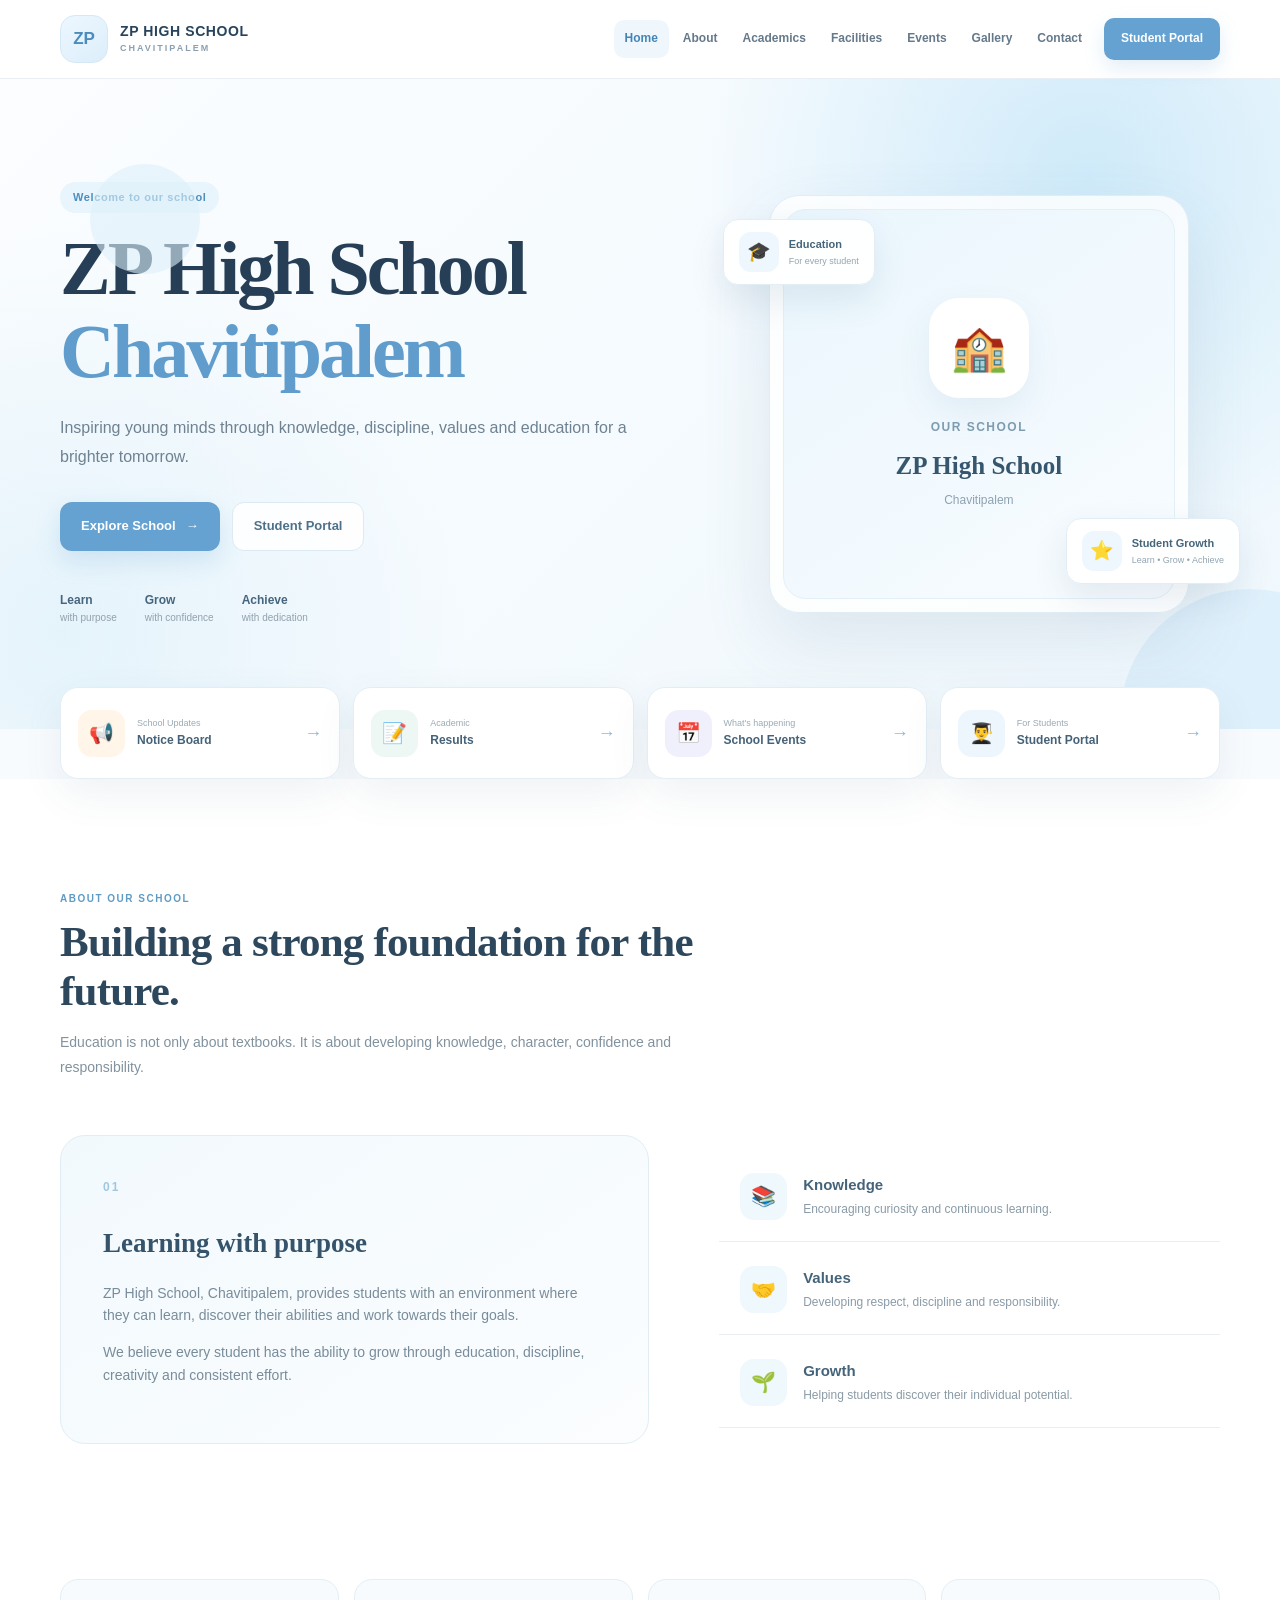
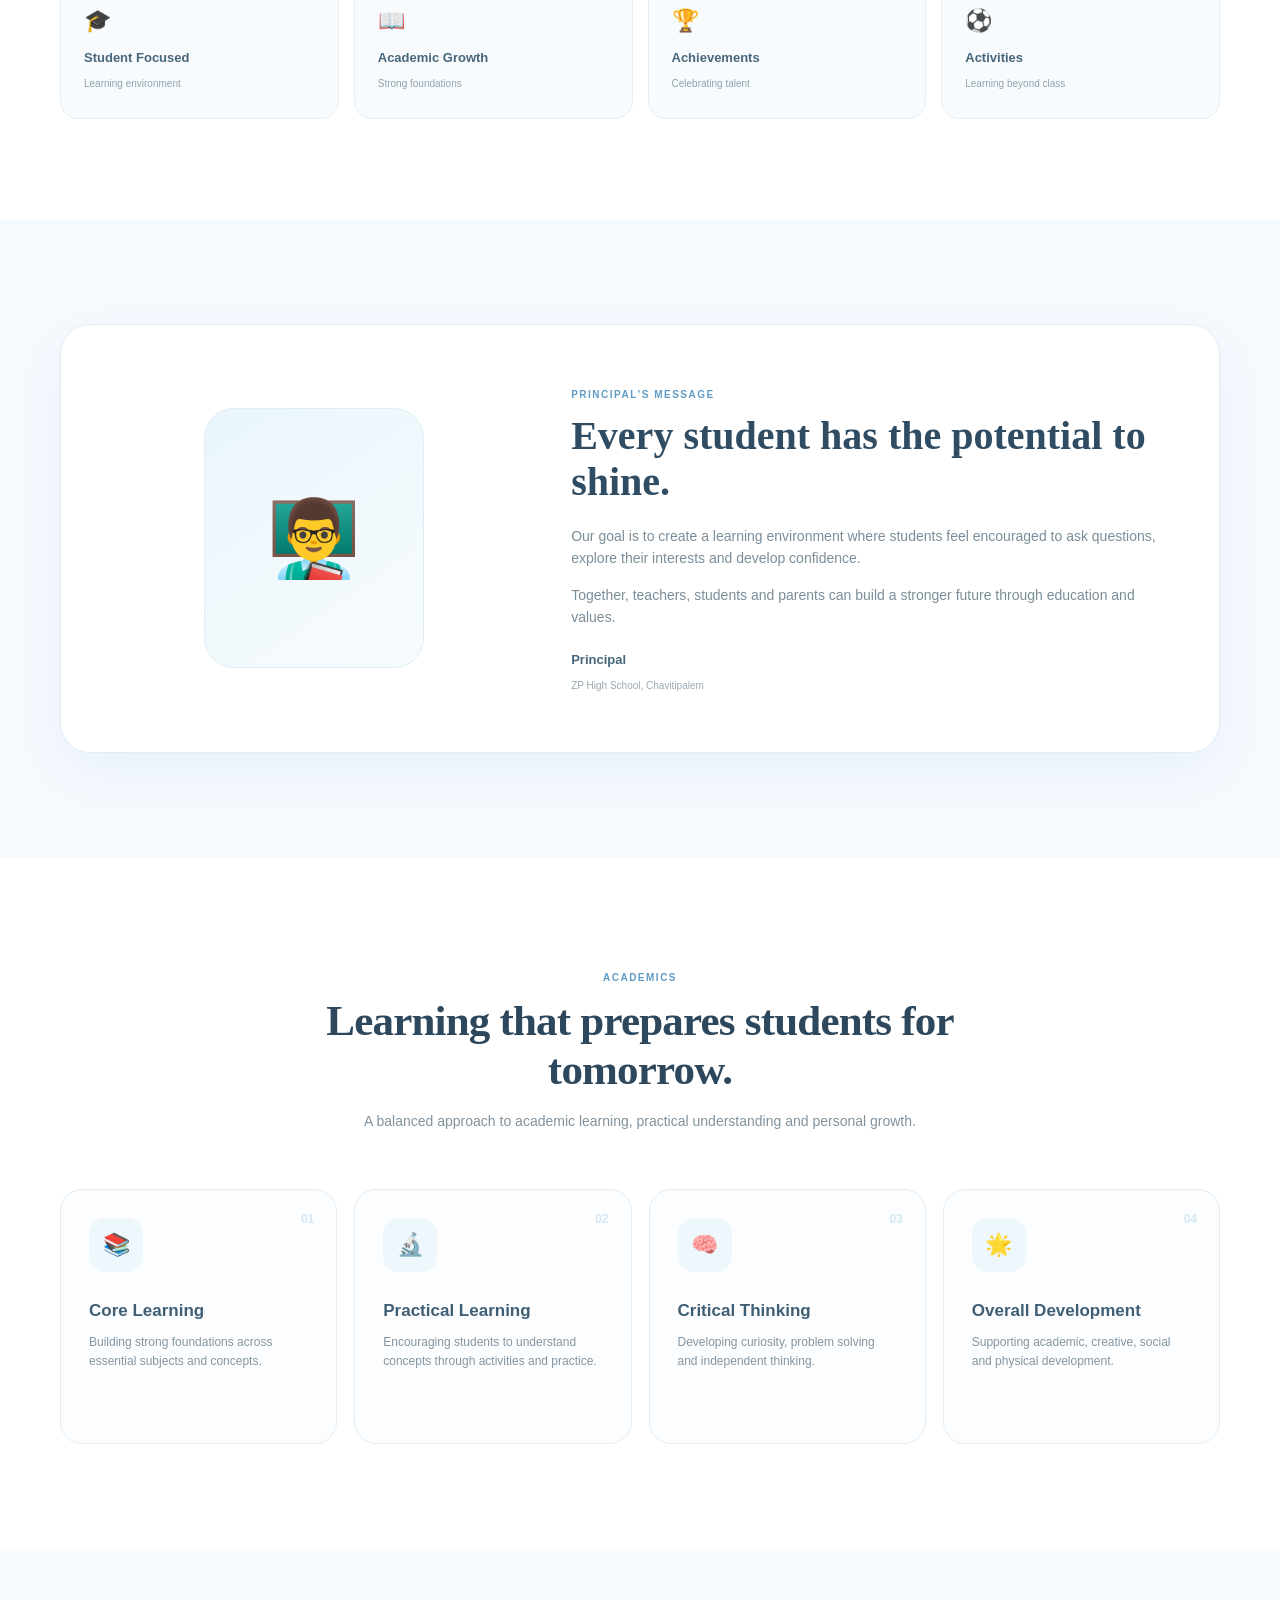
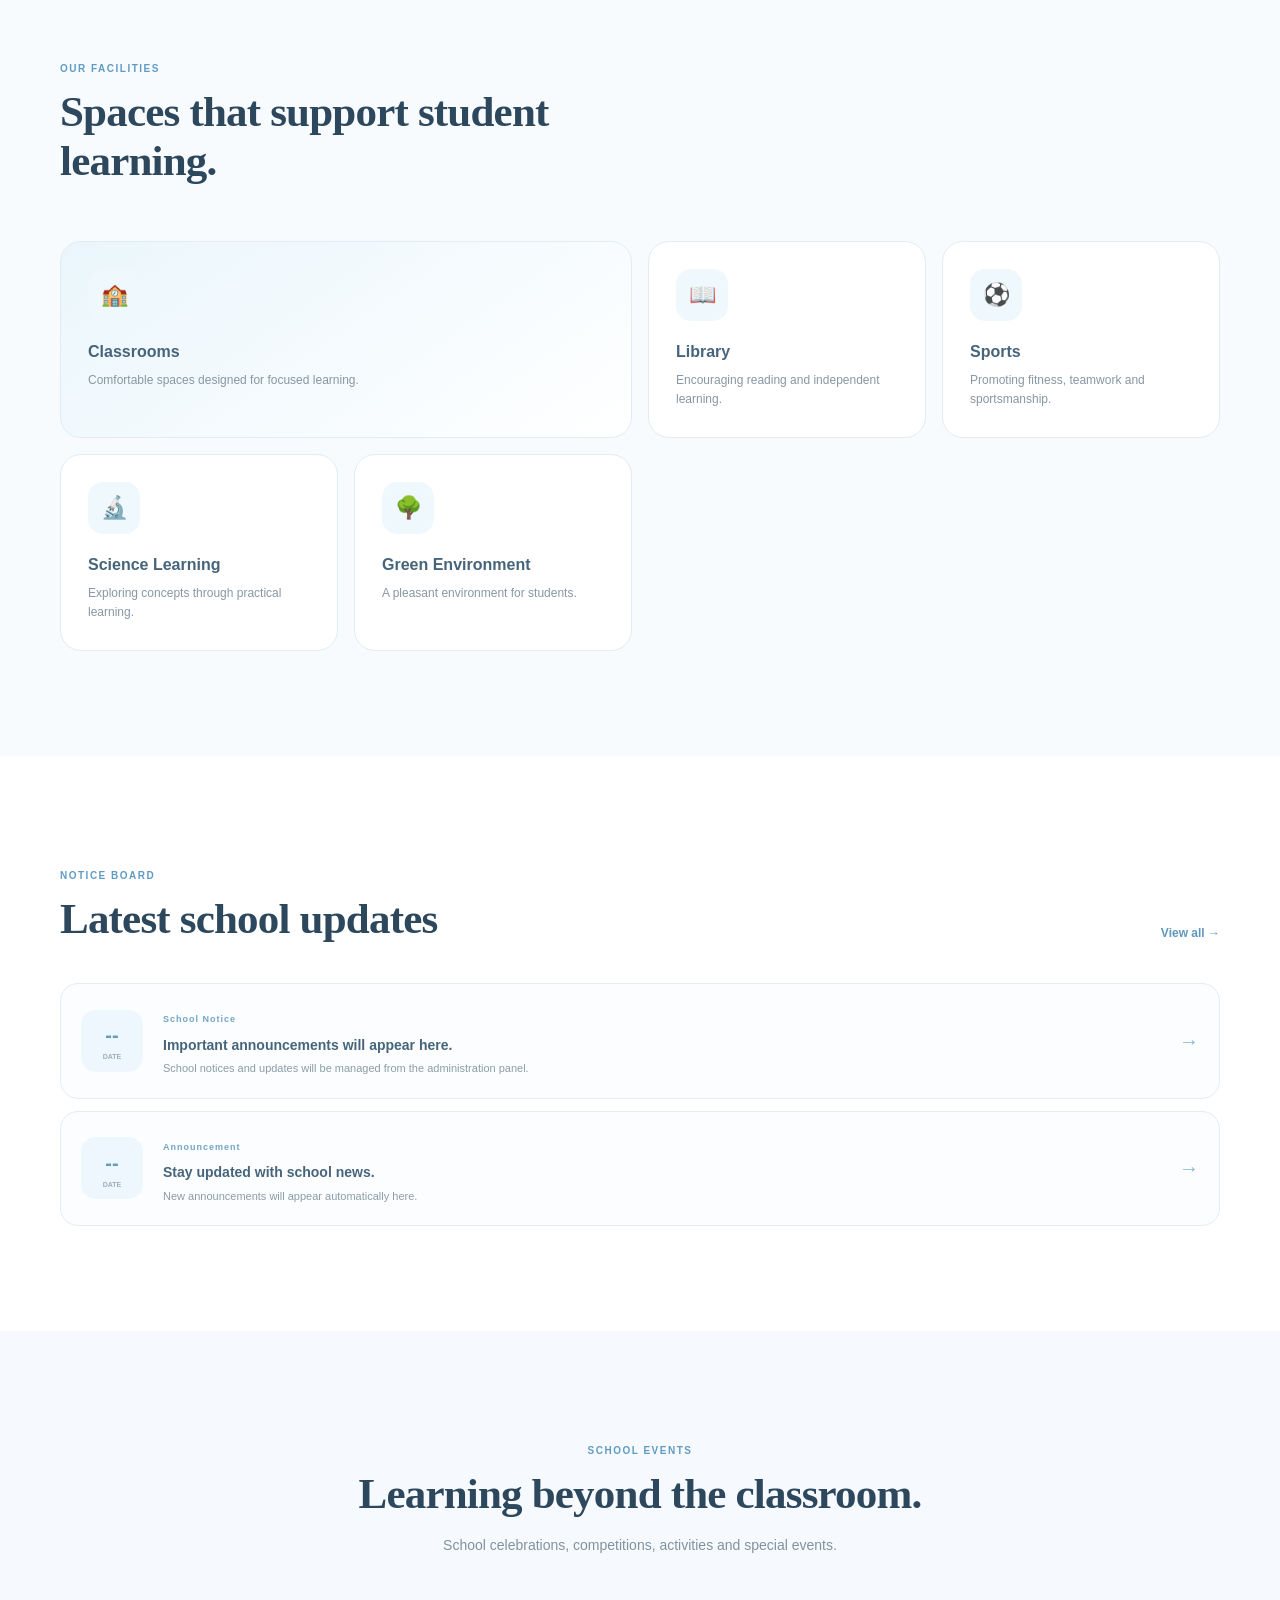
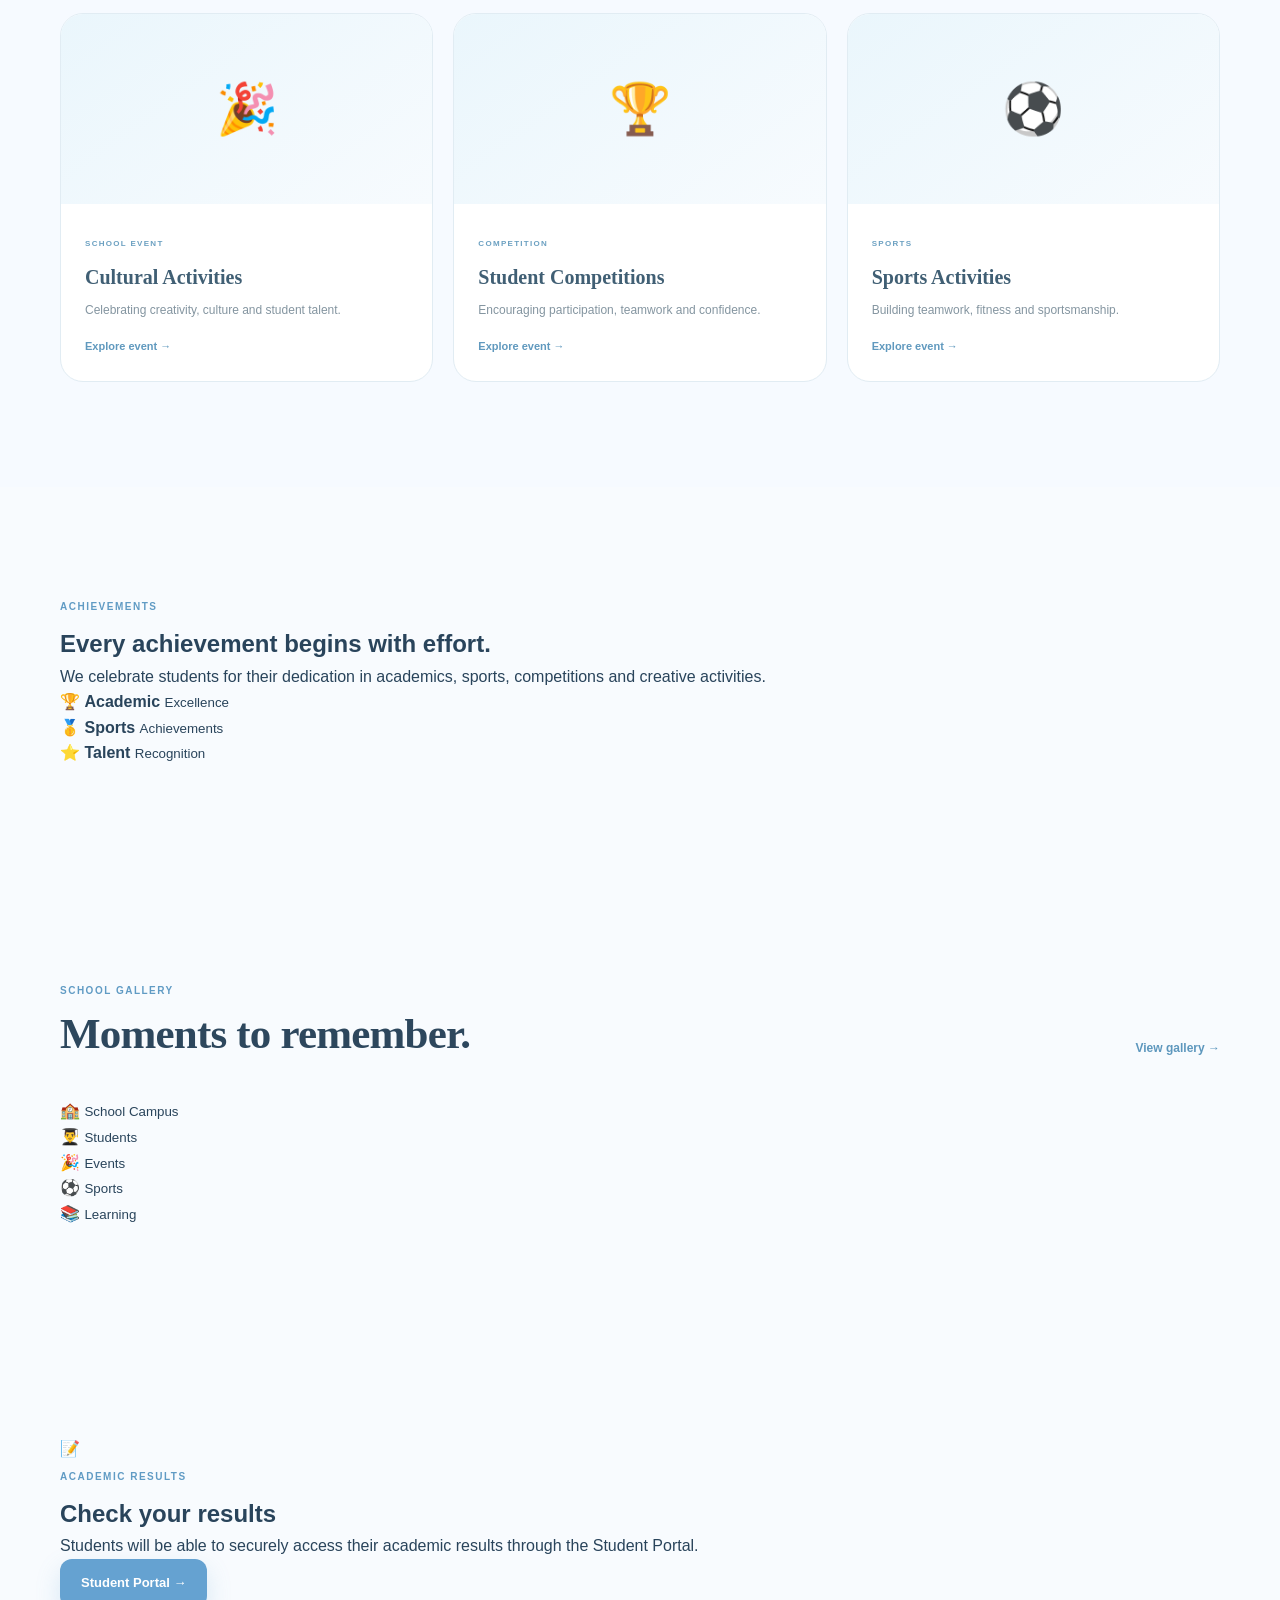
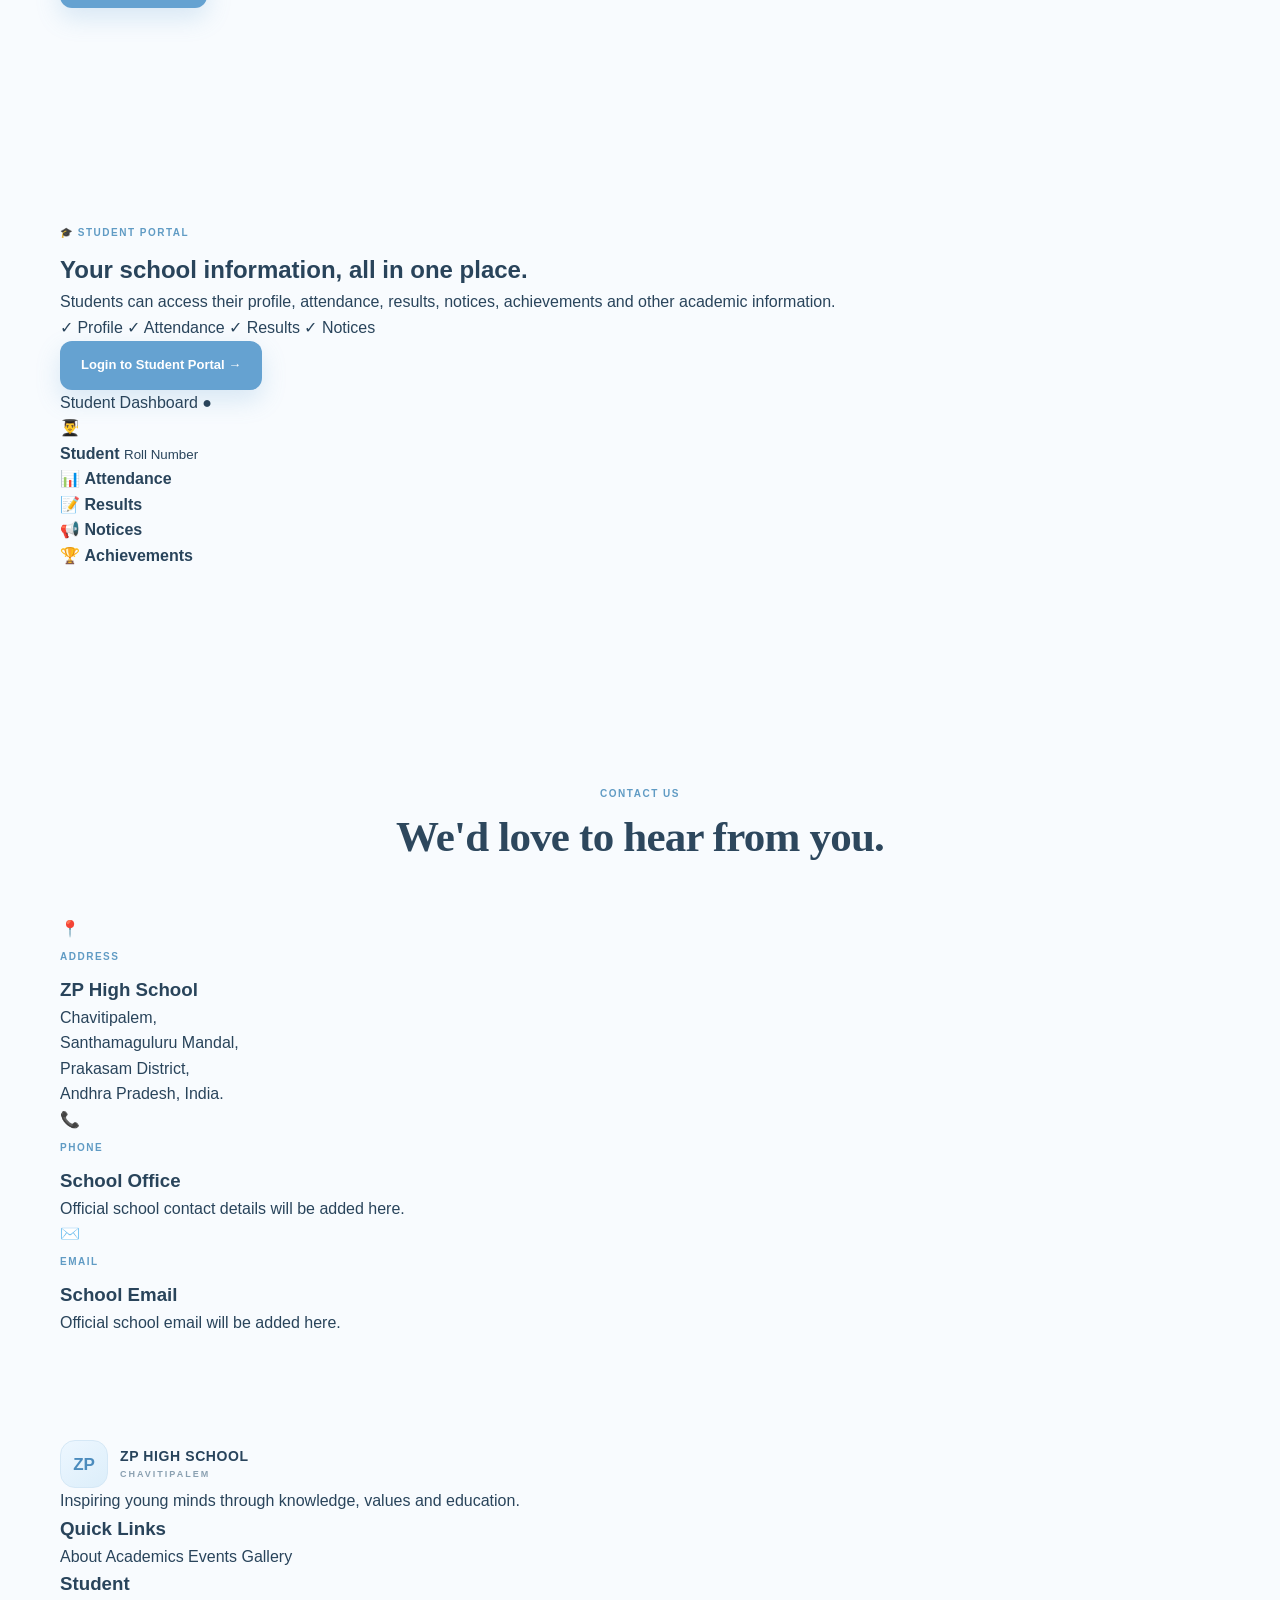
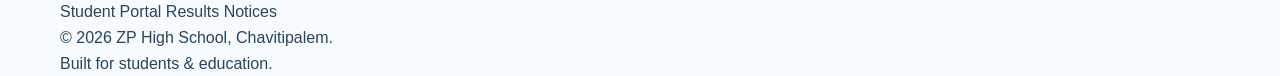
==== commit 471f05af: "Update event cards and achievements section" ====
--- a/index.html
+++ b/index.html
@@ -902,4 +902,527 @@
                     </p>
 
                     <a href="#">
-                      
+                        Explore event →
+                    </a>
+
+                </div>
+
+            </div>
+
+
+            <div class="event-card">
+
+                <div class="event-image">
+                    🏆
+                </div>
+
+                <div class="event-body">
+
+                    <span class="event-tag">
+                        COMPETITION
+                    </span>
+
+                    <h3>
+                        Student Competitions
+                    </h3>
+
+                    <p>
+                        Encouraging participation,
+                        teamwork and confidence.
+                    </p>
+
+                    <a href="#">
+                        Explore event →
+                    </a>
+
+                </div>
+
+            </div>
+
+
+            <div class="event-card">
+
+                <div class="event-image">
+                    ⚽
+                </div>
+
+                <div class="event-body">
+
+                    <span class="event-tag">
+                        SPORTS
+                    </span>
+
+                    <h3>
+                        Sports Activities
+                    </h3>
+
+                    <p>
+                        Building teamwork,
+                        fitness and sportsmanship.
+                    </p>
+
+                    <a href="#">
+                        Explore event →
+                    </a>
+
+                </div>
+
+            </div>
+
+        </div>
+
+    </div>
+
+</section>
+
+
+<!-- ==================================================
+     ACHIEVEMENTS
+================================================== -->
+
+<section class="section achievement-section"
+         id="achievements">
+
+    <div class="container">
+
+        <div class="achievement-wrapper">
+
+            <div class="achievement-intro">
+
+                <span>ACHIEVEMENTS</span>
+
+                <h2>
+                    Every achievement
+                    begins with effort.
+                </h2>
+
+                <p>
+                    We celebrate students for their
+                    dedication in academics, sports,
+                    competitions and creative activities.
+                </p>
+
+            </div>
+
+
+            <div class="achievement-items">
+
+                <div>
+                    <span>🏆</span>
+                    <strong>Academic</strong>
+                    <small>Excellence</small>
+                </div>
+
+                <div>
+                    <span>🥇</span>
+                    <strong>Sports</strong>
+                    <small>Achievements</small>
+                </div>
+
+                <div>
+                    <span>⭐</span>
+                    <strong>Talent</strong>
+                    <small>Recognition</small>
+                </div>
+
+            </div>
+
+        </div>
+
+    </div>
+
+</section>
+
+
+<!-- ==================================================
+     GALLERY
+================================================== -->
+
+<section class="section gallery-section"
+         id="gallery">
+
+    <div class="container">
+
+        <div class="section-heading-row">
+
+            <div class="section-title left">
+
+                <span>SCHOOL GALLERY</span>
+
+                <h2>
+                    Moments to remember.
+                </h2>
+
+            </div>
+
+            <a href="#" class="view-link">
+                View gallery →
+            </a>
+
+        </div>
+
+
+        <div class="gallery-grid">
+
+            <div class="gallery-item gallery-large">
+                <span>🏫</span>
+                <small>School Campus</small>
+            </div>
+
+            <div class="gallery-item">
+                <span>👨‍🎓</span>
+                <small>Students</small>
+            </div>
+
+            <div class="gallery-item">
+                <span>🎉</span>
+                <small>Events</small>
+            </div>
+
+            <div class="gallery-item">
+                <span>⚽</span>
+                <small>Sports</small>
+            </div>
+
+            <div class="gallery-item">
+                <span>📚</span>
+                <small>Learning</small>
+            </div>
+
+        </div>
+
+    </div>
+
+</section>
+
+
+<!-- ==================================================
+     RESULTS
+================================================== -->
+
+<section class="section results-section"
+         id="results">
+
+    <div class="container">
+
+        <div class="results-card">
+
+            <div class="results-icon">
+                📝
+            </div>
+
+            <div>
+
+                <span>ACADEMIC RESULTS</span>
+
+                <h2>
+                    Check your results
+                </h2>
+
+                <p>
+                    Students will be able to securely
+                    access their academic results through
+                    the Student Portal.
+                </p>
+
+            </div>
+
+            <a href="#student-login"
+               class="button primary-button">
+                Student Portal →
+            </a>
+
+        </div>
+
+    </div>
+
+</section>
+
+
+<!-- ==================================================
+     STUDENT PORTAL
+================================================== -->
+
+<section class="section student-section"
+         id="student-login">
+
+    <div class="container">
+
+        <div class="student-card">
+
+            <div class="student-content">
+
+                <span>🎓 STUDENT PORTAL</span>
+
+                <h2>
+                    Your school information,
+                    all in one place.
+                </h2>
+
+                <p>
+                    Students can access their profile,
+                    attendance, results, notices,
+                    achievements and other academic
+                    information.
+                </p>
+
+
+                <div class="student-features">
+
+                    <span>✓ Profile</span>
+                    <span>✓ Attendance</span>
+                    <span>✓ Results</span>
+                    <span>✓ Notices</span>
+
+                </div>
+
+
+                <a href="student-login.html"
+                   class="button primary-button">
+                    Login to Student Portal →
+                </a>
+
+            </div>
+
+
+            <div class="student-preview">
+
+                <div class="preview-top">
+
+                    <span>Student Dashboard</span>
+
+                    <span class="preview-dot">
+                        ●
+                    </span>
+
+                </div>
+
+
+                <div class="preview-profile">
+
+                    <div class="preview-avatar">
+                        👨‍🎓
+                    </div>
+
+                    <div>
+                        <strong>
+                            Student
+                        </strong>
+
+                        <small>
+                            Roll Number
+                        </small>
+                    </div>
+
+                </div>
+
+
+                <div class="preview-grid">
+
+                    <div>
+                        📊
+                        <strong>Attendance</strong>
+                    </div>
+
+                    <div>
+                        📝
+                        <strong>Results</strong>
+                    </div>
+
+                    <div>
+                        📢
+                        <strong>Notices</strong>
+                    </div>
+
+                    <div>
+                        🏆
+                        <strong>Achievements</strong>
+                    </div>
+
+                </div>
+
+            </div>
+
+        </div>
+
+    </div>
+
+</section>
+
+
+<!-- ==================================================
+     CONTACT
+================================================== -->
+
+<section class="section contact-section"
+         id="contact">
+
+    <div class="container">
+
+        <div class="section-title centered">
+
+            <span>CONTACT US</span>
+
+            <h2>
+                We'd love to hear from you.
+            </h2>
+
+        </div>
+
+
+        <div class="contact-grid">
+
+            <div class="contact-card">
+
+                <div class="contact-icon">
+                    📍
+                </div>
+
+                <span>ADDRESS</span>
+
+                <h3>
+                    ZP High School
+                </h3>
+
+                <p>
+                    Chavitipalem,<br>
+                    Santhamaguluru Mandal,<br>
+                    Prakasam District,<br>
+                    Andhra Pradesh, India.
+                </p>
+
+            </div>
+
+
+            <div class="contact-card">
+
+                <div class="contact-icon">
+                    📞
+                </div>
+
+                <span>PHONE</span>
+
+                <h3>
+                    School Office
+                </h3>
+
+                <p>
+                    Official school contact
+                    details will be added here.
+                </p>
+
+            </div>
+
+
+            <div class="contact-card">
+
+                <div class="contact-icon">
+                    ✉️
+                </div>
+
+                <span>EMAIL</span>
+
+                <h3>
+                    School Email
+                </h3>
+
+                <p>
+                    Official school email
+                    will be added here.
+                </p>
+
+            </div>
+
+        </div>
+
+    </div>
+
+</section>
+
+
+</main>
+
+
+<!-- ==================================================
+     FOOTER
+================================================== -->
+
+<footer class="site-footer">
+
+    <div class="container footer-top">
+
+        <div class="footer-brand">
+
+            <div class="brand">
+
+                <div class="brand-logo">
+                    ZP
+                </div>
+
+                <div class="brand-text">
+                    <strong>ZP HIGH SCHOOL</strong>
+                    <span>CHAVITIPALEM</span>
+                </div>
+
+            </div>
+
+            <p>
+                Inspiring young minds through
+                knowledge, values and education.
+            </p>
+
+        </div>
+
+
+        <div class="footer-links">
+
+            <h3>Quick Links</h3>
+
+            <a href="#about">About</a>
+            <a href="#academics">Academics</a>
+            <a href="#events">Events</a>
+            <a href="#gallery">Gallery</a>
+
+        </div>
+
+
+        <div class="footer-links">
+
+            <h3>Student</h3>
+
+            <a href="#student-login">
+                Student Portal
+            </a>
+
+            <a href="#results">
+                Results
+            </a>
+
+            <a href="#notices">
+                Notices
+            </a>
+
+        </div>
+
+    </div>
+
+
+    <div class="container footer-bottom">
+
+        <p>
+            © <span id="year">2026</span>
+            ZP High School, Chavitipalem.
+        </p>
+
+        <span>
+            Built for students & education.
+        </span>
+
+    </div>
+
+</footer>
+
+
+<script src="script.js"></script>
+</body>
+</html>
--- a/style.css
+++ b/style.css
@@ -1,12 +1,12 @@
-/* =========================================
+/* =====================================================
    ZP HIGH SCHOOL — CHAVITIPALEM
-   Main Website Styles
-========================================= */
-
-
-/* =========================================
-   1. RESET & BASE
-========================================= */
+   PREMIUM LIGHT UI
+===================================================== */
+
+
+/* =====================================================
+   1. RESET
+===================================================== */
 
 * {
     margin: 0;
@@ -16,13 +16,20 @@
 
 html {
     scroll-behavior: smooth;
-    scroll-padding-top: 80px;
+    scroll-padding-top: 85px;
 }
 
 body {
-    font-family: Arial, Helvetica, sans-serif;
-    background: #f8fbff;
-    color: #243447;
+    font-family:
+        Inter,
+        -apple-system,
+        BlinkMacSystemFont,
+        "Segoe UI",
+        Arial,
+        sans-serif;
+
+    color: #29445b;
+    background: #f8fbfe;
     line-height: 1.6;
     overflow-x: hidden;
 }
@@ -32,13 +39,8 @@
     text-decoration: none;
 }
 
-button,
-input,
-textarea {
+button {
     font: inherit;
-}
-
-button {
     cursor: pointer;
 }
 
@@ -48,74 +50,96 @@
 }
 
 .container {
-    width: min(1120px, calc(100% - 40px));
-    margin: 0 auto;
-}
-
-
-/* =========================================
+    width: min(1160px, calc(100% - 40px));
+    margin: auto;
+}
+
+
+/* =====================================================
    2. HEADER
-========================================= */
+===================================================== */
 
 .site-header {
     position: sticky;
     top: 0;
-    z-index: 1000;
-    background: rgba(255, 255, 255, 0.94);
-    border-bottom: 1px solid #e8eef5;
-    backdrop-filter: blur(14px);
+    z-index: 999;
+
+    background: rgba(255, 255, 255, 0.92);
+
+    border-bottom: 1px solid #e8f0f6;
+
+    backdrop-filter: blur(18px);
+    -webkit-backdrop-filter: blur(18px);
 }
 
 .header-inner {
-    min-height: 76px;
+    min-height: 78px;
+
     display: flex;
     align-items: center;
     justify-content: space-between;
-    gap: 20px;
-}
-
-
-/* School Brand */
-
-.school-brand {
+
+    gap: 25px;
+}
+
+
+/* Brand */
+
+.brand {
     display: flex;
     align-items: center;
     gap: 12px;
 }
 
-.school-logo {
-    width: 46px;
-    height: 46px;
-    border-radius: 14px;
+.brand-logo {
+    width: 48px;
+    height: 48px;
+
     display: grid;
     place-items: center;
-    background: #eaf4ff;
-    color: #3679b8;
-    border: 1px solid #d7e9f8;
-    font-size: 16px;
+
+    border-radius: 15px;
+
+    background:
+        linear-gradient(
+            145deg,
+            #edf7ff,
+            #dceefa
+        );
+
+    border: 1px solid #d5e8f6;
+
+    color: #4c8cbd;
+
+    font-size: 17px;
     font-weight: 800;
-    letter-spacing: 1px;
-}
-
-.school-name {
+}
+
+.brand-text {
     display: flex;
     flex-direction: column;
-    line-height: 1.15;
-}
-
-.school-name span {
-    color: #213b55;
-    font-size: 15px;
+
+    line-height: 1.1;
+}
+
+.brand-text strong {
+    color: #28445c;
+
+    font-size: 14px;
     font-weight: 800;
-    letter-spacing: 0.5px;
-}
-
-.school-name small {
-    margin-top: 4px;
-    color: #7790a6;
-    font-size: 10px;
-    font-weight: 600;
-    letter-spacing: 1.5px;
+
+    letter-spacing: 0.6px;
+}
+
+.brand-text span {
+    margin-top: 5px;
+
+    color: #8aa0b1;
+
+    font-size: 9px;
+    font-weight: 700;
+
+    letter-spacing: 2px;
 }
 
 
@@ -124,922 +148,1325 @@
 .desktop-nav {
     display: flex;
     align-items: center;
-    gap: 5px;
-}
-
-.desktop-nav a {
+    gap: 3px;
+}
+
+.desktop-nav > a {
     padding: 9px 11px;
-    border-radius: 9px;
-    color: #5f7183;
-    font-size: 13px;
-    font-weight: 600;
+
+    border-radius: 10px;
+
+    color: #64798a;
+
+    font-size: 12px;
+    font-weight: 650;
+
     transition: 0.25s ease;
 }
 
-.desktop-nav a:hover,
-.desktop-nav a.active {
-    color: #3174b4;
-    background: #f0f7fd;
-}
-
-.desktop-nav .nav-login {
-    margin-left: 5px;
-    padding: 11px 16px;
-    color: #ffffff;
-    background: #5b9bd5;
-}
-
-.desktop-nav .nav-login:hover {
-    color: #ffffff;
-    background: #478bc8;
-}
-
-
-/* Mobile Menu */
+.desktop-nav > a:hover,
+.desktop-nav > a.active {
+    color: #4385b7;
+    background: #f0f7fc;
+}
+
+.desktop-nav .login-nav {
+    margin-left: 8px;
+
+    padding: 11px 17px;
+
+    color: white;
+
+    background: #65a2d1;
+
+    box-shadow:
+        0 8px 20px rgba(101, 162, 209, 0.18);
+}
+
+.desktop-nav .login-nav:hover {
+    color: white;
+    background: #548fbe;
+}
+
+
+/* Mobile button */
 
 .menu-button {
     display: none;
-    width: 44px;
-    height: 44px;
-    border: 1px solid #dfeaf3;
-    border-radius: 12px;
-    background: #ffffff;
+
+    width: 45px;
+    height: 45px;
+
+    border: 1px solid #dce9f2;
+    border-radius: 13px;
+
+    background: white;
+
     padding: 10px;
 }
 
 .menu-button span {
     display: block;
+
     width: 100%;
     height: 2px;
+
     margin: 5px 0;
-    background: #49677f;
-    border-radius: 2px;
-}
+
+    border-radius: 5px;
+
+    background: #52738a;
+}
+
+
+/* Mobile nav */
 
 .mobile-nav {
     display: none;
-}
-
-
-/* =========================================
+
+    padding: 10px 20px 18px;
+
+    background: white;
+
+    border-top: 1px solid #edf2f6;
+}
+
+.mobile-nav a {
+    display: block;
+
+    padding: 12px;
+
+    border-radius: 10px;
+
+    color: #587084;
+
+    font-size: 14px;
+    font-weight: 650;
+}
+
+.mobile-nav a:hover {
+    background: #f2f8fc;
+}
+
+.mobile-nav.open {
+    display: block;
+}
+
+.mobile-nav .mobile-login {
+    margin-top: 7px;
+
+    text-align: center;
+
+    color: white;
+    background: #65a2d1;
+}
+
+
+/* =====================================================
    3. HERO
-========================================= */
+===================================================== */
 
 .hero {
     position: relative;
-    min-height: 600px;
+
+    min-height: 650px;
+
     display: flex;
     align-items: center;
+
+    overflow: hidden;
+
     background:
         radial-gradient(
-            circle at 85% 20%,
-            rgba(178, 220, 247, 0.45),
-            transparent 35%
+            circle at 85% 15%,
+            rgba(188, 226, 247, 0.65),
+            transparent 32%
+        ),
+        radial-gradient(
+            circle at 5% 85%,
+            rgba(224, 241, 250, 0.8),
+            transparent 30%
         ),
         linear-gradient(
             135deg,
-            #f8fcff 0%,
-            #eef7fd 55%,
-            #f8fbff 100%
+            #fbfdff,
+            #eff8fd
         );
 }
 
-.hero-content {
-    display: grid;
-    grid-template-columns: 1.15fr 0.85fr;
+.hero-grid {
+    display: grid;
+
+    grid-template-columns:
+        minmax(0, 1fr)
+        minmax(360px, 0.8fr);
+
     align-items: center;
-    gap: 70px;
-    padding: 80px 0;
-}
-
-.hero-label {
-    display: inline-block;
-    margin-bottom: 15px;
-    padding: 7px 12px;
+
+    gap: 75px;
+
+    padding: 90px 0;
+}
+
+
+/* Decorative circles */
+
+.hero-decoration {
+    position: absolute;
+
+    border-radius: 50%;
+
+    pointer-events: none;
+}
+
+.decoration-one {
+    width: 260px;
+    height: 260px;
+
+    right: -100px;
+    bottom: -120px;
+
+    background: rgba(210, 236, 249, 0.55);
+}
+
+.decoration-two {
+    width: 110px;
+    height: 110px;
+
+    left: 7%;
+    top: 13%;
+
+    background: rgba(222, 241, 251, 0.6);
+}
+
+
+/* Hero text */
+
+.welcome-badge {
+    display: inline-flex;
+
+    padding: 7px 13px;
+
+    margin-bottom: 18px;
+
     border-radius: 50px;
-    background: #e3f2fd;
-    color: #397db9;
-    font-size: 12px;
-    font-weight: 700;
-    letter-spacing: 0.8px;
+
+    color: #4c8ebd;
+
+    background: #e8f5fc;
+
+    font-size: 11px;
+    font-weight: 750;
+
+    letter-spacing: 0.6px;
 }
 
 .hero h1 {
     max-width: 680px;
-    color: #203c56;
-    font-size: clamp(42px, 6vw, 70px);
-    line-height: 1.03;
-    letter-spacing: -2px;
+
+    color: #263f56;
+
+    font-family:
+        Georgia,
+        "Times New Roman",
+        serif;
+
+    font-size: clamp(48px, 6vw, 76px);
+
+    line-height: 0.98;
+
+    letter-spacing: -3px;
 }
 
 .hero h1 span {
     display: block;
-    color: #5795c8;
-}
-
-.hero-text > p {
-    max-width: 570px;
-    margin: 24px 0 30px;
-    color: #64798b;
-    font-size: 17px;
-}
-
-.hero-buttons {
+
+    margin-top: 8px;
+
+    color: #619dcc;
+}
+
+.hero-description {
+    max-width: 590px;
+
+    margin: 26px 0 30px;
+
+    color: #6e8292;
+
+    font-size: 16px;
+
+    line-height: 1.8;
+}
+
+
+/* Hero buttons */
+
+.hero-actions {
     display: flex;
     flex-wrap: wrap;
+
     gap: 12px;
 }
 
-
-/* Buttons */
-
 .button {
+    min-height: 49px;
+
     display: inline-flex;
     align-items: center;
     justify-content: center;
-    min-height: 48px;
-    padding: 0 20px;
+
+    gap: 10px;
+
+    padding: 0 21px;
+
     border-radius: 12px;
-    font-size: 14px;
+
+    font-size: 13px;
+    font-weight: 750;
+
+    transition:
+        transform 0.25s ease,
+        box-shadow 0.25s ease,
+        background 0.25s ease;
+}
+
+.primary-button {
+    color: white;
+
+    background: #65a2d1;
+
+    box-shadow:
+        0 10px 25px rgba(101, 162, 209, 0.22);
+}
+
+.primary-button:hover {
+    transform: translateY(-3px);
+
+    background: #548fbe;
+
+    box-shadow:
+        0 14px 30px rgba(101, 162, 209, 0.25);
+}
+
+.light-button {
+    color: #4e718a;
+
+    background: rgba(255, 255, 255, 0.9);
+
+    border: 1px solid #dceaf3;
+}
+
+.light-button:hover {
+    transform: translateY(-3px);
+
+    background: white;
+}
+
+
+/* Mini info */
+
+.hero-mini-info {
+    display: flex;
+
+    gap: 28px;
+
+    margin-top: 40px;
+}
+
+.hero-mini-info div {
+    display: flex;
+    flex-direction: column;
+}
+
+.hero-mini-info strong {
+    color: #46667e;
+
+    font-size: 12px;
+}
+
+.hero-mini-info span {
+    color: #91a1ad;
+
+    font-size: 10px;
+}
+
+
+/* =====================================================
+   4. HERO VISUAL
+===================================================== */
+
+.hero-visual {
+    position: relative;
+
+    min-height: 440px;
+
+    display: flex;
+    align-items: center;
+    justify-content: center;
+}
+
+.hero-image-card {
+    width: 100%;
+    max-width: 420px;
+
+    padding: 13px;
+
+    border-radius: 30px;
+
+    background: rgba(255, 255, 255, 0.8);
+
+    border: 1px solid #e1edf5;
+
+    box-shadow:
+        0 30px 70px rgba(62, 102, 128, 0.12);
+}
+
+.school-photo-placeholder {
+    min-height: 390px;
+
+    display: flex;
+    flex-direction: column;
+    align-items: center;
+    justify-content: center;
+
+    text-align: center;
+
+    border-radius: 23px;
+
+    background:
+        linear-gradient(
+            145deg,
+            #eaf6fd,
+            #f8fcff
+        );
+
+    border: 1px solid #e3f0f7;
+}
+
+.school-photo-icon {
+    width: 100px;
+    height: 100px;
+
+    display: grid;
+    place-items: center;
+
+    margin-bottom: 20px;
+
+    border-radius: 30px;
+
+    background: white;
+
+    font-size: 45px;
+
+    box-shadow:
+        0 15px 35px rgba(71, 115, 143, 0.09);
+}
+
+.school-photo-placeholder span {
+    color: #7e9caf;
+
+    font-size: 12px;
     font-weight: 700;
+
+    text-transform: uppercase;
+
+    letter-spacing: 1.5px;
+}
+
+.school-photo-placeholder strong {
+    margin-top: 8px;
+
+    color: #36566e;
+
+    font-family: Georgia, serif;
+
+    font-size: 25px;
+}
+
+.school-photo-placeholder small {
+    margin-top: 5px;
+
+    color: #8ca2b1;
+
+    font-size: 12px;
+}
+
+
+/* Floating cards */
+
+.floating-card {
+    position: absolute;
+
+    display: flex;
+    align-items: center;
+
+    gap: 10px;
+
+    padding: 12px 15px;
+
+    border-radius: 15px;
+
+    background: rgba(255, 255, 255, 0.94);
+
+    border: 1px solid #e2edf4;
+
+    box-shadow:
+        0 15px 35px rgba(53, 93, 119, 0.1);
+
+    backdrop-filter: blur(10px);
+}
+
+.floating-card-top {
+    top: 35px;
+    left: -15px;
+}
+
+.floating-card-bottom {
+    right: -20px;
+    bottom: 40px;
+}
+
+.floating-icon {
+    width: 40px;
+    height: 40px;
+
+    display: grid;
+    place-items: center;
+
+    border-radius: 12px;
+
+    background: #edf7fd;
+
+    font-size: 19px;
+}
+
+.floating-card div {
+    display: flex;
+    flex-direction: column;
+}
+
+.floating-card strong {
+    color: #45657b;
+
+    font-size: 11px;
+}
+
+.floating-card small {
+    color: #94a5b1;
+
+    font-size: 9px;
+}
+
+
+/* =====================================================
+   5. QUICK ACCESS
+===================================================== */
+
+.quick-section {
+    position: relative;
+
+    z-index: 5;
+
+    margin-top: -42px;
+}
+
+.quick-grid {
+    display: grid;
+
+    grid-template-columns: repeat(4, 1fr);
+
+    gap: 13px;
+}
+
+.quick-card {
+    display: flex;
+    align-items: center;
+
+    gap: 12px;
+
+    min-height: 92px;
+
+    padding: 17px;
+
+    background: white;
+
+    border: 1px solid #e4edf4;
+
+    border-radius: 18px;
+
+    box-shadow:
+        0 15px 40px rgba(52, 91, 116, 0.08);
+
     transition: 0.25s ease;
 }
 
-.primary-button {
-    color: #ffffff;
-    background: #5b9bd5;
-    box-shadow: 0 8px 22px rgba(91, 155, 213, 0.2);
-}
-
-.primary-button:hover {
-    transform: translateY(-2px);
-    background: #478bc8;
-}
-
-.secondary-button {
-    color: #47718f;
-    background: #ffffff;
-    border: 1px solid #d8e7f2;
-}
-
-.secondary-button:hover {
-    transform: translateY(-2px);
-    background: #f4f9fd;
-}
-
-
-/* Hero Card */
-
-.hero-card {
-    position: relative;
-    padding: 45px 35px;
-    border: 1px solid #dfedf7;
-    border-radius: 30px;
-    background: rgba(255, 255, 255, 0.8);
-    box-shadow: 0 25px 60px rgba(61, 105, 137, 0.1);
-    text-align: center;
-}
-
-.hero-card::before {
-    content: "";
-    position: absolute;
-    width: 120px;
-    height: 120px;
-    top: -35px;
-    right: -35px;
-    border-radius: 50%;
-    background: #e9f5fd;
-    z-index: -1;
-}
-
-.hero-card-icon {
-    width: 82px;
-    height: 82px;
-    margin: 0 auto 22px;
+.quick-card:hover {
+    transform: translateY(-5px);
+
+    border-color: #cfe3f0;
+
+    box-shadow:
+        0 20px 45px rgba(52, 91, 116, 0.11);
+}
+
+.quick-icon {
+    width: 47px;
+    height: 47px;
+
+    flex-shrink: 0;
+
     display: grid;
     place-items: center;
-    border-radius: 24px;
-    background: #edf7fd;
-    font-size: 37px;
-}
-
-.hero-card h2 {
-    color: #294b67;
-    font-size: 25px;
-    margin-bottom: 10px;
-}
-
-.hero-card p {
-    color: #748899;
-    font-size: 14px;
-}
-
-
-/* =========================================
-   4. QUICK ACCESS
-========================================= */
-
-.quick-access {
-    position: relative;
-    margin-top: -38px;
-    z-index: 10;
-}
-
-.quick-grid {
-    display: grid;
-    grid-template-columns: repeat(4, 1fr);
-    gap: 14px;
-}
-
-.quick-card {
-    display: flex;
-    align-items: center;
-    gap: 13px;
-    padding: 20px;
-    min-height: 90px;
-    background: #ffffff;
-    border: 1px solid #e6eef5;
-    border-radius: 17px;
-    box-shadow: 0 12px 35px rgba(57, 94, 120, 0.08);
-    transition: 0.25s ease;
-}
-
-.quick-card:hover {
-    transform: translateY(-4px);
-    border-color: #d1e5f4;
-}
-
-.quick-icon {
-    width: 48px;
-    height: 48px;
-    flex-shrink: 0;
-    display: grid;
-    place-items: center;
+
     border-radius: 14px;
-    background: #f0f7fd;
-    font-size: 21px;
-}
-
-.quick-card h3 {
-    color: #2e4b62;
-    font-size: 14px;
-    margin-bottom: 2px;
-}
-
-.quick-card p {
-    color: #8a9aaa;
-    font-size: 11px;
-}
-
-
-/* =========================================
-   5. SECTIONS
-========================================= */
+
+    font-size: 20px;
+}
+
+.notice-icon {
+    background: #fff5e9;
+}
+
+.result-icon {
+    background: #edf8f4;
+}
+
+.event-icon {
+    background: #f0effc;
+}
+
+.student-icon {
+    background: #edf6fd;
+}
+
+.quick-card div:nth-child(2) {
+    display: flex;
+    flex-direction: column;
+}
+
+.quick-card span {
+    color: #9aaab5;
+
+    font-size: 9px;
+}
+
+.quick-card strong {
+    color: #456278;
+
+    font-size: 12px;
+}
+
+.quick-card b {
+    margin-left: auto;
+
+    color: #91b7d2;
+
+    font-size: 18px;
+
+    font-weight: 400;
+}
+
+
+/* =====================================================
+   6. GENERAL SECTIONS
+===================================================== */
 
 .section {
     padding: 105px 0;
 }
 
+.section-title {
+    max-width: 650px;
+
+    margin-bottom: 55px;
+}
+
+.section-title.centered,
 .section-heading {
-    max-width: 650px;
-    margin: 0 auto 55px;
+    margin-left: auto;
+    margin-right: auto;
+
     text-align: center;
 }
 
-.section-heading > span {
+.section-title span,
+.section-heading span,
+.principal-content > span,
+.achievement-intro > span,
+.results-card > div > span,
+.contact-card > span,
+.student-content > span {
     display: inline-block;
-    margin-bottom: 9px;
-    color: #5997c9;
+
+    margin-bottom: 10px;
+
+    color: #609bc4;
+
+    font-size: 10px;
+    font-weight: 800;
+
+    letter-spacing: 1.5px;
+}
+
+.section-title h2,
+.section-heading h2 {
+    color: #2d475d;
+
+    font-family:
+        Georgia,
+        "Times New Roman",
+        serif;
+
+    font-size: clamp(30px, 4vw, 43px);
+
+    line-height: 1.15;
+
+    letter-spacing: -0.8px;
+}
+
+.section-title p,
+.section-heading p {
+    margin-top: 14px;
+
+    color: #81929e;
+
+    font-size: 14px;
+
+    line-height: 1.8;
+}
+
+
+/* =====================================================
+   7. ABOUT
+===================================================== */
+
+.about-section {
+    background: white;
+}
+
+.about-grid {
+    display: grid;
+
+    grid-template-columns: 1fr 0.85fr;
+
+    gap: 70px;
+
+    align-items: center;
+}
+
+.about-main-card {
+    position: relative;
+
+    padding: 42px;
+
+    border-radius: 25px;
+
+    background:
+        linear-gradient(
+            145deg,
+            #f2f9fd,
+            #fbfdff
+        );
+
+    border: 1px solid #e1edf4;
+}
+
+.about-number {
+    margin-bottom: 25px;
+
+    color: #a1c7df;
+
     font-size: 12px;
     font-weight: 800;
-    letter-spacing: 1.2px;
-    text-transform: uppercase;
-}
-
-.section-heading h2 {
-    margin-bottom: 14px;
-    color: #263f55;
-    font-size: clamp(30px, 4vw, 42px);
-    line-height: 1.15;
-}
-
-.section-heading p {
-    color: #778a9a;
+
+    letter-spacing: 2px;
+}
+
+.about-main-card h3 {
+    margin-bottom: 16px;
+
+    color: #35536a;
+
+    font-family: Georgia, serif;
+
+    font-size: 27px;
+}
+
+.about-main-card p {
+    margin-bottom: 15px;
+
+    color: #788c9a;
+
+    font-size: 14px;
+}
+
+.values-list {
+    display: flex;
+    flex-direction: column;
+
+    gap: 3px;
+}
+
+.value-item {
+    display: flex;
+
+    gap: 16px;
+
+    padding: 21px;
+
+    border-bottom: 1px solid #e7eff4;
+}
+
+.value-icon {
+    width: 47px;
+    height: 47px;
+
+    flex-shrink: 0;
+
+    display: grid;
+    place-items: center;
+
+    border-radius: 14px;
+
+    background: #eff8fd;
+
+    font-size: 20px;
+}
+
+.value-item h3 {
+    margin-bottom: 3px;
+
+    color: #45647a;
+
     font-size: 15px;
 }
 
-
-/* =========================================
-   6. ABOUT
-========================================= */
-
-.about-section {
-    background: #ffffff;
-}
-
-.about-grid {
-    display: grid;
-    grid-template-columns: 1fr 1fr;
-    gap: 70px;
+.value-item p {
+    color: #8a9ba7;
+
+    font-size: 12px;
+}
+
+
+/* =====================================================
+   8. HIGHLIGHTS
+===================================================== */
+
+.highlights-section {
+    padding: 30px 0 100px;
+
+    background: white;
+}
+
+.highlight-grid {
+    display: grid;
+
+    grid-template-columns: repeat(4, 1fr);
+
+    gap: 15px;
+}
+
+.highlight-card {
+    padding: 23px;
+
+    border-radius: 18px;
+
+    background: #f7fbfd;
+
+    border: 1px solid #e5eef4;
+}
+
+.highlight-card span {
+    display: block;
+
+    margin-bottom: 10px;
+
+    font-size: 22px;
+}
+
+.highlight-card strong {
+    display: block;
+
+    color: #48667a;
+
+    font-size: 13px;
+}
+
+.highlight-card small {
+    color: #91a1ac;
+
+    font-size: 10px;
+}
+
+
+/* =====================================================
+   9. PRINCIPAL
+===================================================== */
+
+.principal-section {
+    background: #f5faff;
+}
+
+.principal-card {
+    display: grid;
+
+    grid-template-columns: 0.8fr 1.2fr;
+
     align-items: center;
-}
-
-.about-content h3 {
-    margin-bottom: 17px;
-    color: #31546e;
-    font-size: 26px;
-}
-
-.about-content p {
-    margin-bottom: 17px;
-    color: #718596;
-    font-size: 15px;
-}
-
-.about-highlight {
-    padding: 25px;
-    border-radius: 24px;
-    background: #f5faff;
-    border: 1px solid #e3eef7;
-}
-
-.highlight-item {
-    display: flex;
-    gap: 18px;
-    padding: 20px 5px;
-}
-
-.highlight-item + .highlight-item {
-    border-top: 1px solid #e1ebf3;
-}
-
-.highlight-item strong {
-    color: #8cb7d8;
-    font-size: 14px;
-}
-
-.highlight-item h4 {
-    color: #35546b;
-    font-size: 15px;
-    margin-bottom: 4px;
-}
-
-.highlight-item p {
-    color: #8193a2;
-    font-size: 13px;
-}
-
-
-/* =========================================
-   7. FEATURE CARDS
-========================================= */
-
-.academics-section {
-    background: #f6faff;
-}
-
-.feature-grid {
-    display: grid;
-    grid-template-columns: repeat(4, 1fr);
-    gap: 18px;
-}
-
-.feature-card {
-    padding: 30px 24px;
-    border: 1px solid #e3edf5;
-    border-radius: 21px;
-    background: #ffffff;
-    box-shadow: 0 10px 30px rgba(52, 92, 120, 0.05);
-    transition: 0.25s ease;
-}
-
-.feature-card:hover {
-    transform: translateY(-5px);
-    box-shadow: 0 18px 38px rgba(52, 92, 120, 0.09);
-}
-
-.feature-icon {
-    width: 55px;
-    height: 55px;
-    margin-bottom: 20px;
+
+    gap: 60px;
+
+    padding: 55px;
+
+    border: 1px solid #dfedf5;
+
+    border-radius: 30px;
+
+    background: white;
+
+    box-shadow:
+        0 20px 55px rgba(57, 94, 119, 0.06);
+}
+
+.principal-visual {
+    display: flex;
+    justify-content: center;
+}
+
+.principal-photo {
+    width: 220px;
+    height: 260px;
+
     display: grid;
     place-items: center;
-    border-radius: 16px;
-    background: #edf7fd;
-    font-size: 23px;
-}
-
-.feature-card h3 {
-    margin-bottom: 8px;
-    color: #304e66;
-    font-size: 17px;
-}
-
-.feature-card p {
-    color: #8192a0;
-    font-size: 13px;
-}
-
-
-/* =========================================
-   8. NOTICES
-========================================= */
-
-.notices-section {
-    background: #ffffff;
-}
-
-.notice-empty,
-.event-placeholder,
-.gallery-placeholder {
-    max-width: 720px;
-    margin: auto;
-    padding: 55px 25px;
-    text-align: center;
-    border: 1px dashed #cddfea;
-    border-radius: 25px;
-    background: #f9fcff;
-}
-
-.notice-icon,
-.event-icon,
-.gallery-icon {
-    width: 70px;
-    height: 70px;
-    margin: 0 auto 20px;
-    display: grid;
-    place-items: center;
-    border-radius: 22px;
-    background: #edf7fd;
-    font-size: 29px;
-}
-
-.notice-empty h3,
-.event-placeholder h3,
-.gallery-placeholder h3 {
-    margin-bottom: 8px;
-    color: #35546b;
-    font-size: 20px;
-}
-
-.notice-empty p,
-.event-placeholder p,
-.gallery-placeholder p {
-    max-width: 500px;
-    margin: auto;
-    color: #8495a3;
-    font-size: 14px;
-}
-
-
-/* =========================================
-   9. EVENTS
-========================================= */
-
-.event-placeholder {
-    background: #f7fbff;
-}
-
-
-/* =========================================
-   10. GALLERY
-========================================= */
-
-.gallery-section {
-    background: #f6faff;
-}
-
-.gallery-placeholder {
-    background: #ffffff;
-}
-
-
-/* =========================================
-   11. ACHIEVEMENTS
-========================================= */
-
-.achievement-grid {
-    display: grid;
-    grid-template-columns: repeat(3, 1fr);
-    gap: 20px;
-}
-
-.achievement-card {
-    padding: 32px 26px;
-    text-align: center;
-    border: 1px solid #e4edf4;
-    border-radius: 22px;
-    background: #ffffff;
-    transition: 0.25s ease;
-}
-
-.achievement-card:hover {
-    transform: translateY(-4px);
-}
-
-.achievement-icon {
-    font-size: 34px;
-    margin-bottom: 15px;
-}
-
-.achievement-card h3 {
-    color: #34536b;
-    margin-bottom: 8px;
-    font-size: 17px;
-}
-
-.achievement-card p {
-    color: #8192a0;
-    font-size: 13px;
-}
-
-
-/* =========================================
-   12. STUDENT LOGIN
-========================================= */
-
-.login-section {
+
+    border-radius: 30px;
+
     background:
         linear-gradient(
-            135deg,
-            #edf7fd,
-            #f8fbff
+            145deg,
+            #eaf6fc,
+            #f7fbfe
         );
-}
-
-.login-card {
-    display: flex;
-    align-items: center;
-    justify-content: space-between;
-    gap: 30px;
-    padding: 48px;
-    border: 1px solid #dcebf5;
-    border-radius: 28px;
-    background: #ffffff;
-    box-shadow: 0 18px 50px rgba(55, 94, 121, 0.07);
-}
-
-.login-content > span {
-    color: #5997c9;
+
+    border: 1px solid #dfeef6;
+
+    font-size: 75px;
+}
+
+.principal-content h2 {
+    margin-bottom: 20px;
+
+    color: #2f4c63;
+
+    font-family: Georgia, serif;
+
+    font-size: clamp(28px, 4vw, 40px);
+
+    line-height: 1.15;
+}
+
+.principal-content p {
+    margin-bottom: 14px;
+
+    color: #7b8d99;
+
+    font-size: 14px;
+}
+
+.principal-sign {
+    display: block;
+
+    margin-top: 22px;
+
+    color: #46667c;
+
+    font-size: 13px;
+}
+
+.principal-content > small {
+    color: #9aa9b3;
+
+    font-size: 10px;
+}
+
+
+/* =====================================================
+   10. ACADEMICS
+===================================================== */
+
+.academics-section {
+    background: white;
+}
+
+.academic-grid {
+    display: grid;
+
+    grid-template-columns: repeat(4, 1fr);
+
+    gap: 17px;
+}
+
+.academic-card {
+    position: relative;
+
+    min-height: 255px;
+
+    padding: 28px;
+
+    overflow: hidden;
+
+    border: 1px solid #e3edf4;
+
+    border-radius: 22px;
+
+    background: #fbfdff;
+
+    transition: 0.25s ease;
+}
+
+.academic-card:hover {
+    transform: translateY(-5px);
+
+    background: white;
+
+    box-shadow:
+        0 18px 40px rgba(54, 94, 120, 0.08);
+}
+
+.card-number {
+    position: absolute;
+
+    top: 20px;
+    right: 22px;
+
+    color: #d4e7f2;
+
     font-size: 12px;
     font-weight: 800;
-    text-transform: uppercase;
+}
+
+.academic-icon {
+    width: 54px;
+    height: 54px;
+
+    margin-bottom: 25px;
+
+    display: grid;
+    place-items: center;
+
+    border-radius: 16px;
+
+    background: #edf7fc;
+
+    font-size: 22px;
+}
+
+.academic-card h3 {
+    margin-bottom: 9px;
+
+    color: #405f75;
+
+    font-size: 17px;
+}
+
+.academic-card p {
+    color: #8495a1;
+
+    font-size: 12px;
+}
+
+
+/* =====================================================
+   11. FACILITIES
+===================================================== */
+
+.facilities-section {
+    background: #f7fbfe;
+}
+
+.facility-grid {
+    display: grid;
+
+    grid-template-columns: repeat(4, 1fr);
+
+    gap: 16px;
+}
+
+.facility-card {
+    min-height: 190px;
+
+    padding: 27px;
+
+    border: 1px solid #e1ecf3;
+
+    border-radius: 21px;
+
+    background: white;
+
+    transition: 0.25s ease;
+}
+
+.facility-card:hover {
+    transform: translateY(-4px);
+}
+
+.large-facility {
+    grid-column: span 2;
+
+    background:
+        linear-gradient(
+            145deg,
+            #eaf6fc,
+            white
+        );
+}
+
+.facility-icon {
+    display: block;
+
+    width: 52px;
+    height: 52px;
+
+    display: grid;
+    place-items: center;
+
+    margin-bottom: 18px;
+
+    border-radius: 15px;
+
+    background: #eff8fd;
+
+    font-size: 22px;
+}
+
+.facility-card h3 {
+    margin-bottom: 7px;
+
+    color: #46647a;
+
+    font-size: 16px;
+}
+
+.facility-card p {
+    color: #8797a3;
+
+    font-size: 12px;
+}
+
+
+/* =====================================================
+   12. NOTICE BOARD
+===================================================== */
+
+.notices-section {
+    background: white;
+}
+
+.section-heading-row {
+    display: flex;
+
+    align-items: end;
+    justify-content: space-between;
+
+    gap: 30px;
+
+    margin-bottom: 40px;
+}
+
+.section-title.left {
+    margin: 0;
+}
+
+.view-link {
+    flex-shrink: 0;
+
+    color: #5d97bd;
+
+    font-size: 12px;
+    font-weight: 700;
+}
+
+.notice-list {
+    display: flex;
+    flex-direction: column;
+
+    gap: 12px;
+}
+
+.notice-card {
+    display: flex;
+    align-items: center;
+
+    gap: 20px;
+
+    padding: 20px;
+
+    border: 1px solid #e3edf4;
+
+    border-radius: 18px;
+
+    background: #fbfdff;
+
+    transition: 0.25s ease;
+}
+
+.notice-card:hover {
+    background: white;
+
+    box-shadow:
+        0 15px 35px rgba(52, 90, 116, 0.07);
+}
+
+.notice-date {
+    width: 62px;
+    height: 62px;
+
+    flex-shrink: 0;
+
+    display: flex;
+    flex-direction: column;
+    align-items: center;
+    justify-content: center;
+
+    border-radius: 15px;
+
+    background: #edf7fd;
+}
+
+.notice-date strong {
+    color: #639bc1;
+
+    font-size: 20px;
+}
+
+.notice-date span {
+    color: #9ab0be;
+
+    font-size: 7px;
+    font-weight: 800;
+}
+
+.notice-content {
+    flex: 1;
+}
+
+.notice-content > span {
+    color: #73a4c4;
+
+    font-size: 9px;
+    font-weight: 800;
+
     letter-spacing: 1px;
 }
 
-.login-content h2 {
+.notice-content h3 {
+    margin: 4px 0;
+
+    color: #47657a;
+
+    font-size: 14px;
+}
+
+.notice-content p {
+    color: #8c9ca7;
+
+    font-size: 11px;
+}
+
+.notice-arrow {
+    color: #8eb5ce;
+
+    font-size: 20px;
+}
+
+
+/* =====================================================
+   13. EVENTS
+===================================================== */
+
+.events-section {
+    background: #f6faff;
+}
+
+.event-grid {
+    display: grid;
+
+    grid-template-columns: repeat(3, 1fr);
+
+    gap: 20px;
+}
+
+.event-card {
+    overflow: hidden;
+
+    border: 1px solid #e1ecf3;
+
+    border-radius: 23px;
+
+    background: white;
+
+    transition: 0.25s ease;
+}
+
+.event-card:hover {
+    transform: translateY(-5px);
+
+    box-shadow:
+        0 18px 45px rgba(53, 93, 119, 0.09);
+}
+
+.event-image {
+    height: 190px;
+
+    display: grid;
+    place-items: center;
+
+    background:
+        linear-gradient(
+            145deg,
+            #eaf6fc,
+            #f7fbfe
+        );
+
+    font-size: 50px;
+}
+
+.event-body {
+    padding: 24px;
+}
+
+.event-tag {
+    color: #6ba0c1;
+
+    font-size: 8px;
+    font-weight: 800;
+
+    letter-spacing: 1.3px;
+}
+
+.event-body h3 {
     margin: 8px 0;
-    color: #2c4b63;
-    font-size: 30px;
-}
-
-.login-content p {
-    max-width: 650px;
-    color: #7a8d9c;
-    font-size: 14px;
-}
-
-
-/* =========================================
-   13. CONTACT
-========================================= */
-
-.contact-section {
-    background: #ffffff;
-}
-
-.contact-grid {
-    display: grid;
-    grid-template-columns: repeat(3, 1fr);
-    gap: 18px;
-}
-
-.contact-card {
-    padding: 30px;
-    border: 1px solid #e4edf4;
-    border-radius: 20px;
-    background: #f9fcff;
-}
-
-.contact-icon {
-    width: 48px;
-    height: 48px;
-    margin-bottom: 15px;
-    display: grid;
-    place-items: center;
-    border-radius: 14px;
-    background: #edf7fd;
+
+    color: #405f74;
+
+    font-family: Georgia, serif;
+
     font-size: 20px;
 }
 
-.contact-card h3 {
-    margin-bottom: 7px;
-    color: #35546b;
-    font-size: 16px;
-}
-
-.contact-card p {
-    color: #7d8e9d;
-    font-size: 13px;
-}
-
-
-/* =========================================
-   14. FOOTER
-========================================= */
-
-.site-footer {
-    padding: 45px 0;
-    background: #edf5fa;
-    border-top: 1px solid #dfebf3;
-}
-
-.footer-content {
-    display: flex;
-    align-items: center;
-    justify-content: space-between;
-    gap: 30px;
-}
-
-.footer-content h3 {
-    color: #34536b;
-    font-size: 15px;
-    margin-bottom: 5px;
-}
-
-.footer-content p {
-    color: #7d909f;
+.event-body p {
+    color: #8495a0;
+
     font-size: 12px;
 }
 
-
-/* =========================================
-   15. RESPONSIVE — TABLET
-========================================= */
-
-@media (max-width: 950px) {
-
-    .desktop-nav {
-        display: none;
-    }
-
-    .menu-button {
-        display: block;
-    }
-
-    .mobile-nav {
-        padding: 12px 20px 20px;
-        border-top: 1px solid #edf1f5;
-        background: #ffffff;
-    }
-
-    .mobile-nav a {
-        display: block;
-        padding: 13px 12px;
-        color: #526b7d;
-        border-radius: 10px;
-        font-size: 14px;
-        font-weight: 600;
-    }
-
-    .mobile-nav a:hover {
-        background: #f1f7fc;
-    }
-
-    .mobile-nav .mobile-login {
-        margin-top: 8px;
-        text-align: center;
-        color: #ffffff;
-        background: #5b9bd5;
-    }
-
-    .mobile-nav.open {
-        display: block;
-    }
-
-    .hero-content {
-        grid-template-columns: 1fr;
-        gap: 45px;
-    }
-
-    .hero-text {
-        text-align: center;
-    }
-
-    .hero-text > p {
-        margin-left: auto;
-        margin-right: auto;
-    }
-
-    .hero-buttons {
-        justify-content: center;
-    }
-
-    .hero-card {
-        max-width: 500px;
-        width: 100%;
-        margin: auto;
-    }
-
-    .quick-grid {
-        grid-template-columns: repeat(2, 1fr);
-    }
-
-    .feature-grid {
-        grid-template-columns: repeat(2, 1fr);
-    }
-
-    .about-grid {
-        grid-template-columns: 1fr;
-        gap: 40px;
-    }
-
-    .achievement-grid {
-        grid-template-columns: 1fr;
-    }
-
-    .contact-grid {
-        grid-template-columns: 1fr;
-    }
-
-    .login-card {
-        flex-direction: column;
-        align-items: flex-start;
-    }
-}
-
-
-/* =========================================
-   16. RESPONSIVE — MOBILE
-========================================= */
-
-@media (max-width: 600px) {
-
-    .container {
-        width: min(100% - 28px, 1120px);
-    }
-
-    .header-inner {
-        min-height: 68px;
-    }
-
-    .school-logo {
-        width: 41px;
-        height: 41px;
-        border-radius: 12px;
-    }
-
-    .school-name span {
-        font-size: 13px;
-    }
-
-    .school-name small {
-        font-size: 8px;
-    }
-
-    .hero {
-        min-height: auto;
-    }
-
-    .hero-content {
-        padding: 65px 0 75px;
-    }
-
-    .hero h1 {
-        font-size: 43px;
-        letter-spacing: -1.5px;
-    }
-
-    .hero-text > p {
-        font-size: 15px;
-    }
-
-    .hero-buttons {
-        flex-direction: column;
-    }
-
-    .hero-buttons .button {
-        width: 100%;
-    }
-
-    .hero-card {
-        padding: 32px 23px;
-    }
-
-    .quick-access {
-        margin-top: -25px;
-    }
-
-    .quick-grid {
-        grid-template-columns: 1fr 1fr;
-        gap: 10px;
-    }
-
-    .quick-card {
-        min-height: 82px;
-        padding: 14px 12px;
-        gap: 9px;
-    }
-
-    .quick-icon {
-        width: 40px;
-        height: 40px;
-        border-radius: 12px;
-        font-size: 18px;
-    }
-
-    .quick-card h3 {
-        font-size: 12px;
-    }
-
-    .quick-card p {
-        font-size: 9px;
-    }
-
-    .section {
-        padding: 75px 0;
-    }
-
-    .section-heading {
-        margin-bottom: 38px;
-    }
-
-    .section-heading h2 {
-        font-size: 29px;
-    }
-
-    .section-heading p {
-        font-size: 14px;
-    }
-
-    .feature-grid {
-        grid-template-columns: 1fr;
-    }
-
-    .feature-card {
-        padding: 25px 21px;
-    }
-
-    .about-highlight {
-        padding: 17px;
-    }
-
-    .highlight-item {
-        padding: 16px 4px;
-    }
-
-    .login-card {
-        padding: 30px 22px;
-    }
-
-    .login-content h2 {
-        font-size: 25px;
-    }
-
-    .login-card .button {
-        width: 100%;
-    }
-
-    .footer-content {
-        flex-direction: column;
-        align-items: flex-start;
-    }
-}
-
-
-/* =========================================
-   17. ACCESSIBILITY
-========================================= */
-
-a:focus-visible,
-button:focus-visible {
-    outline: 3px solid #9cc8e8;
-    outline-offset: 3px;
-}
-
-
-/* =========================================
-   18. SIMPLE ANIMATIONS
-========================================= */
-
-@keyframes fadeUp {
-
-    from {
-        opacity: 0;
-        transform: translateY(15px);
-    }
-
-    to {
-        opacity: 1;
-        transform: translateY(0);
-    }
-
-}
-
-.hero-text {
-    animation: fadeUp 0.7s ease both;
-}
-
-.hero-card {
-    animation: fadeUp 0.7s ease 0.15s both;
-  }
+.event-body a {
+    display: inline-block;
+
+    margin-top: 17px;
+
+    color: #6099be;
+
+    font-size: 11px;
+    font-weight: 750;
